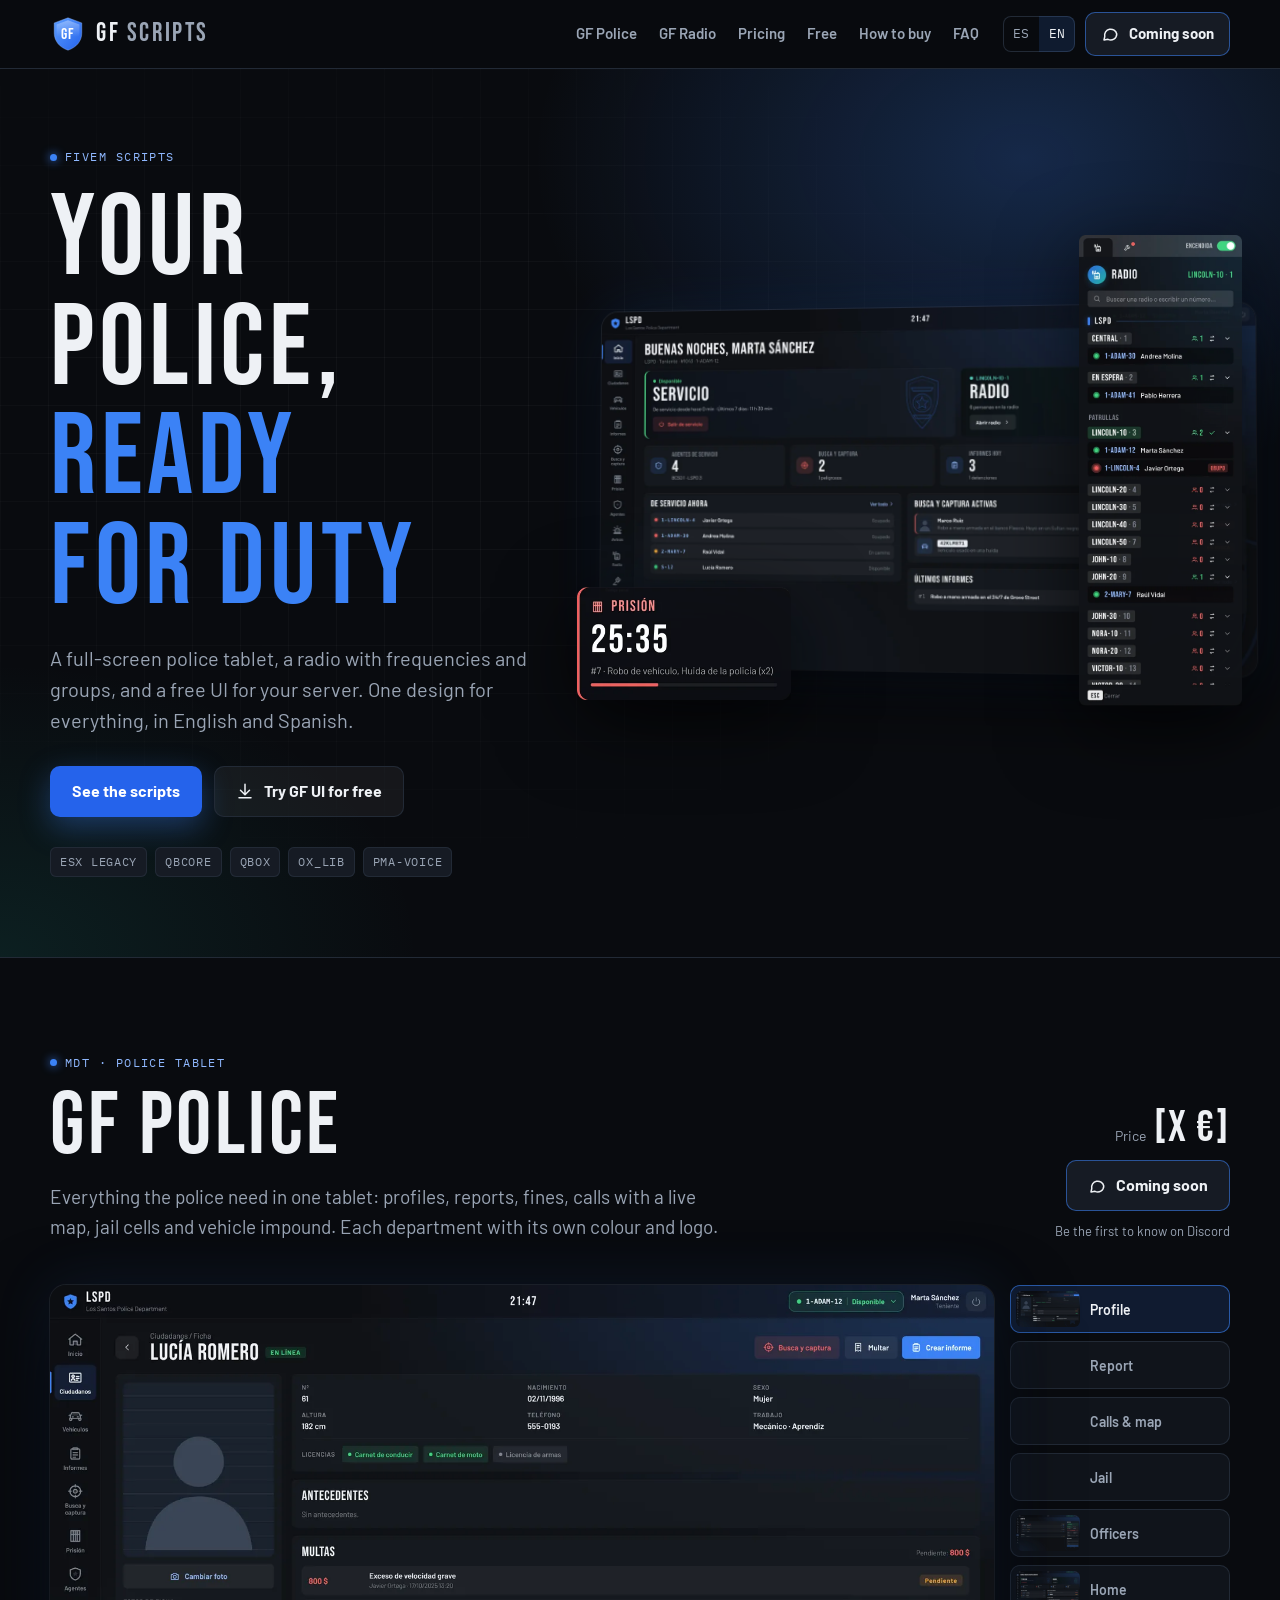
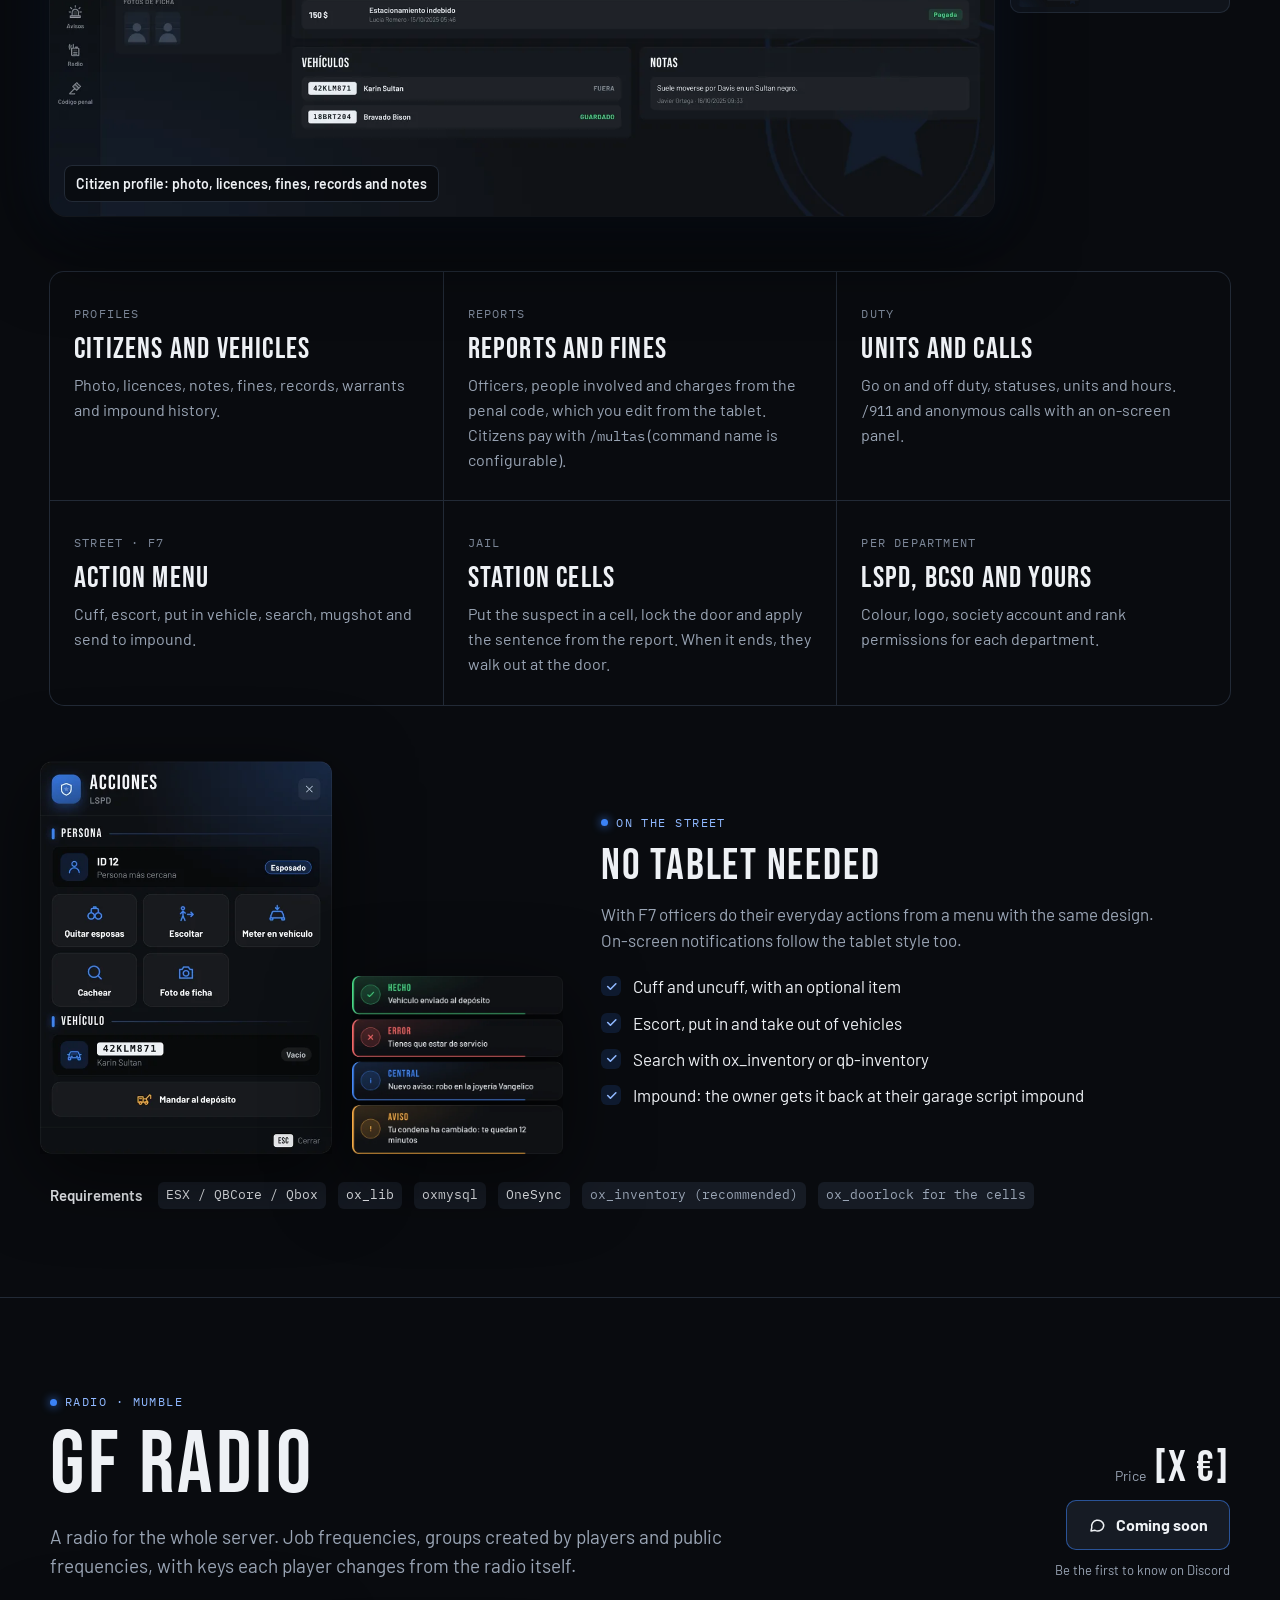
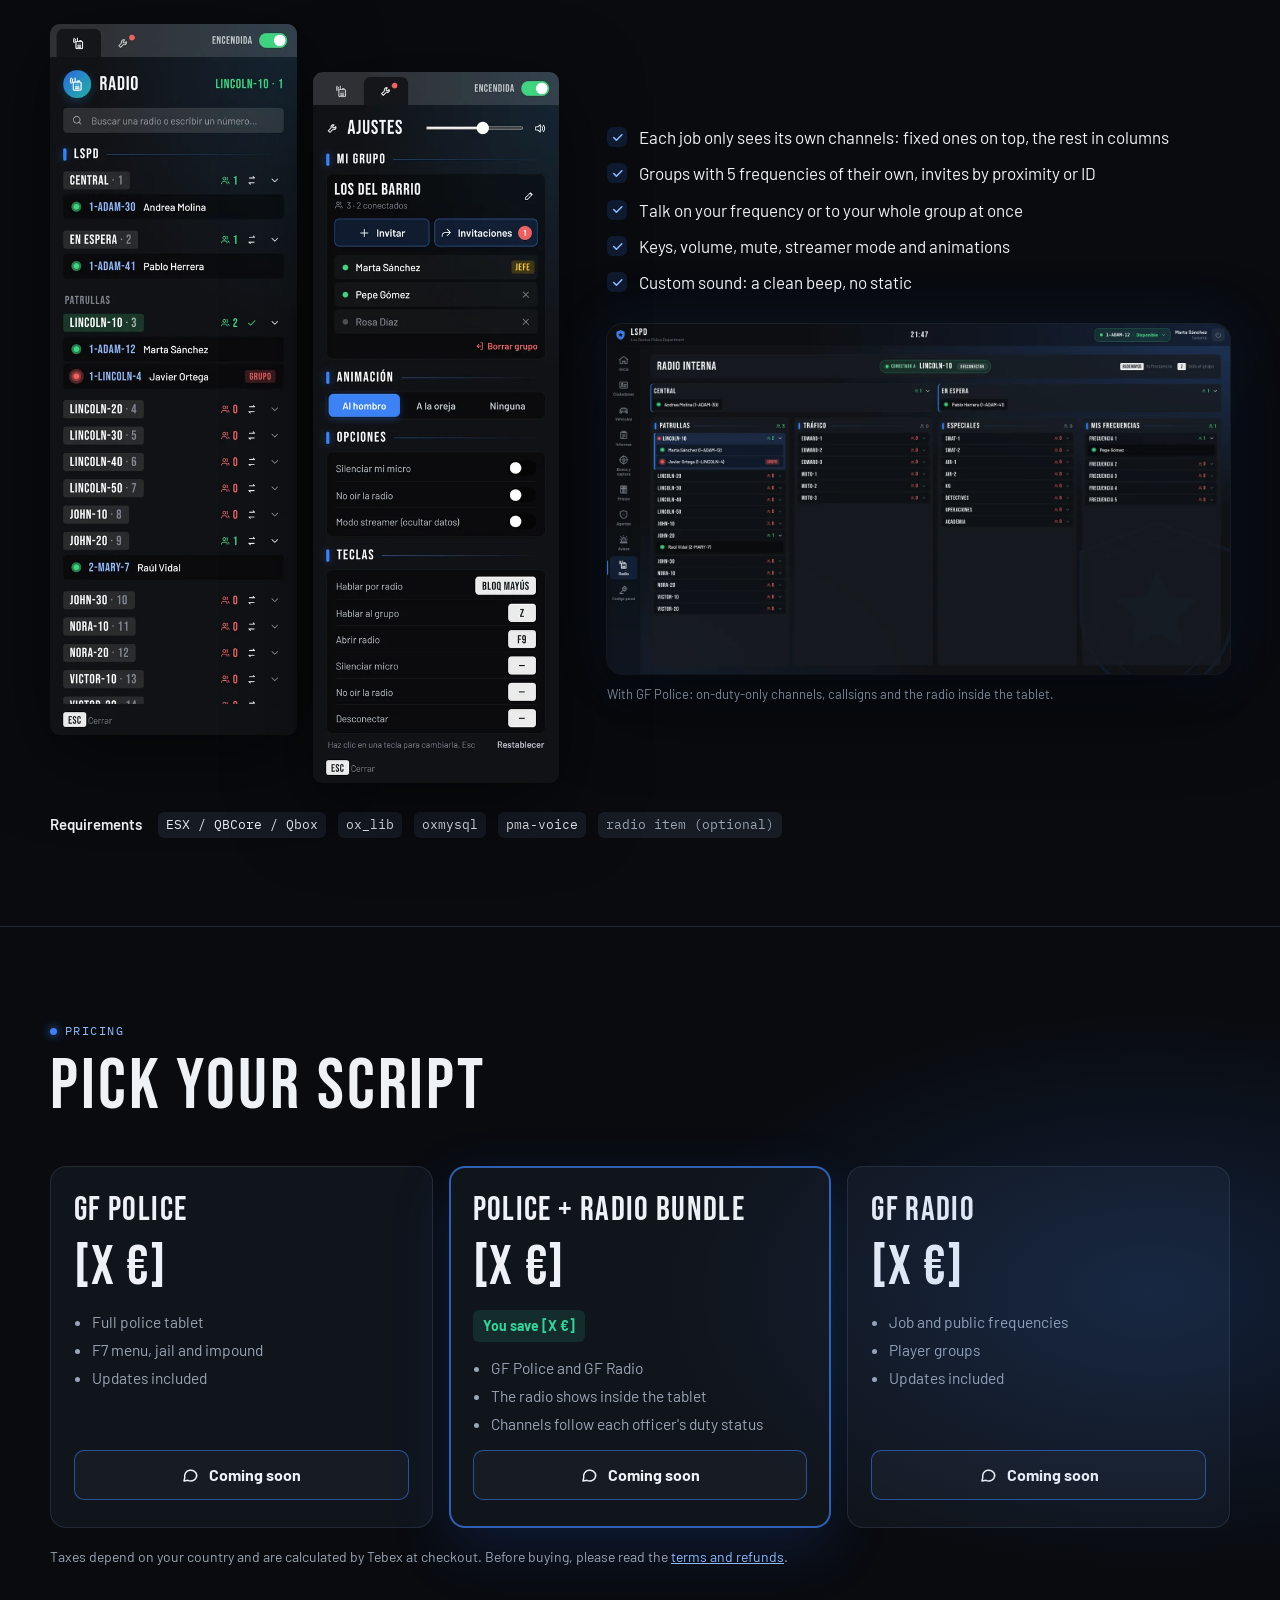
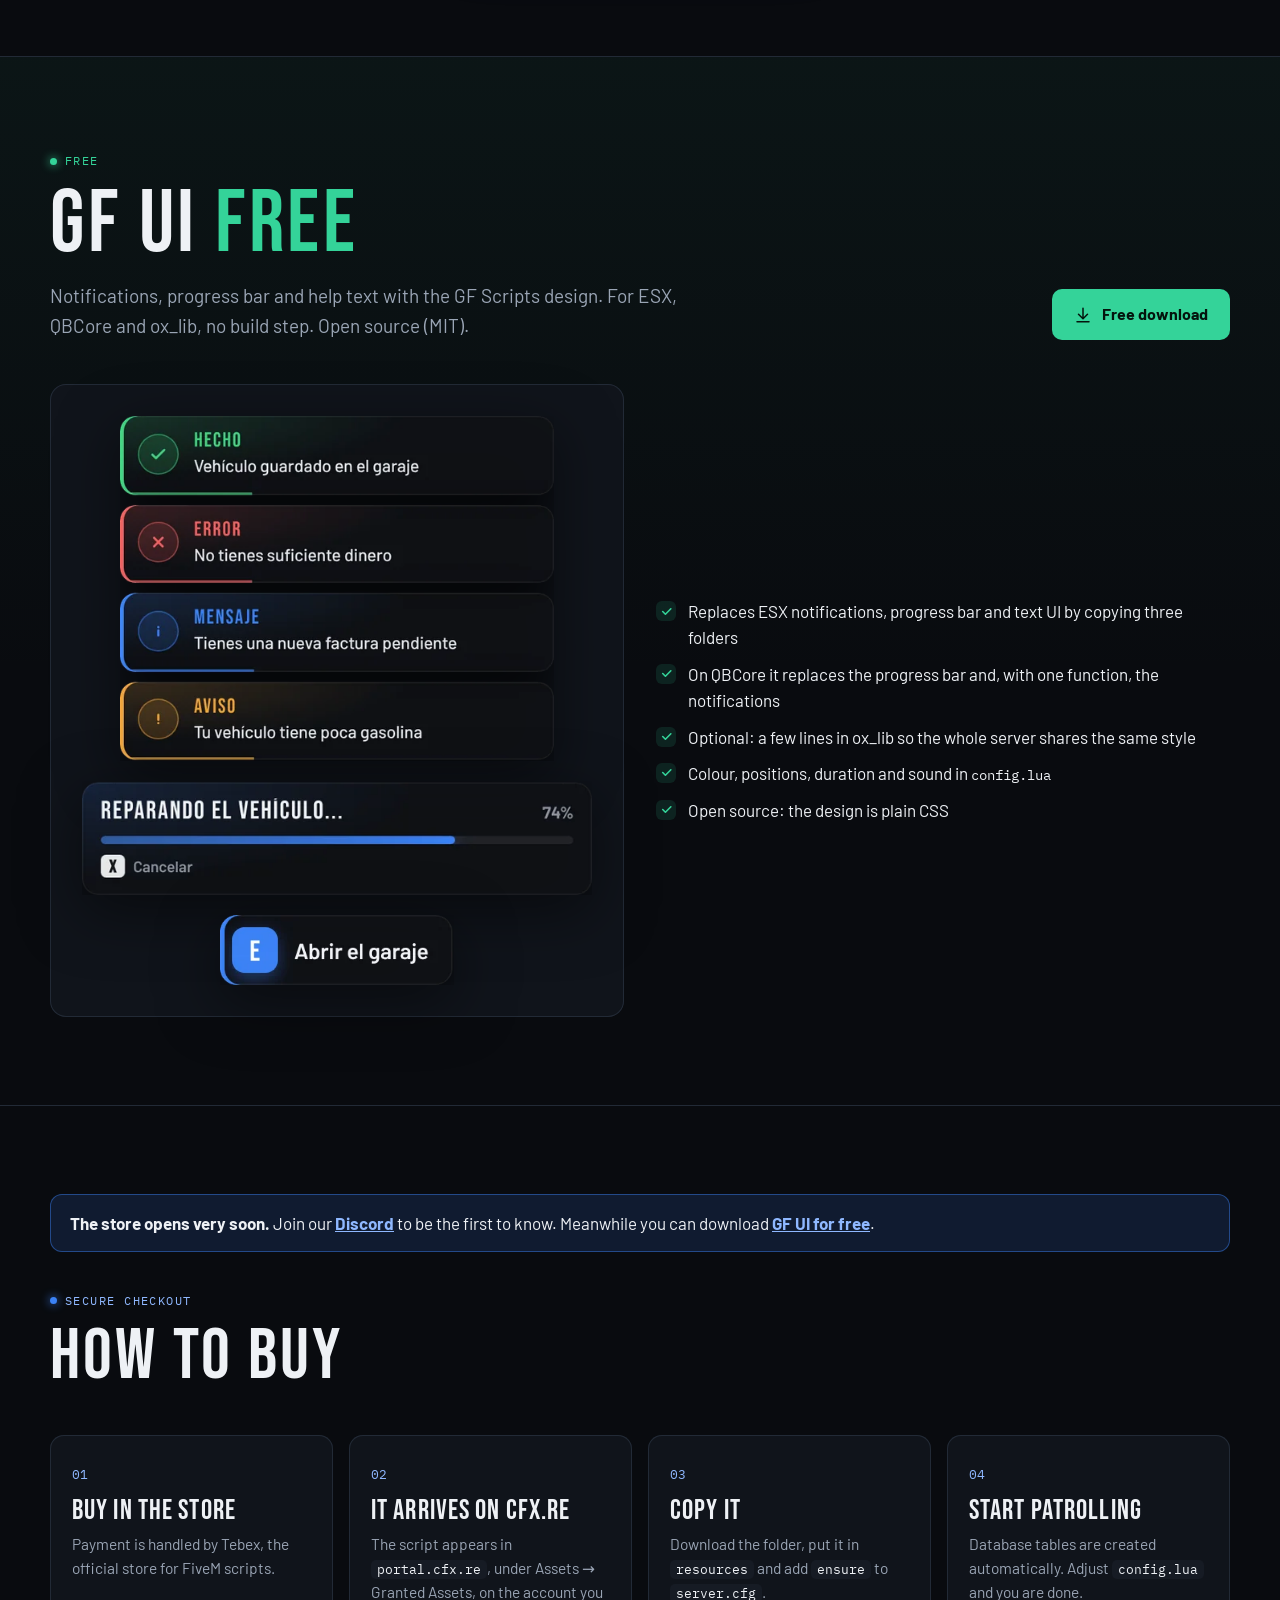
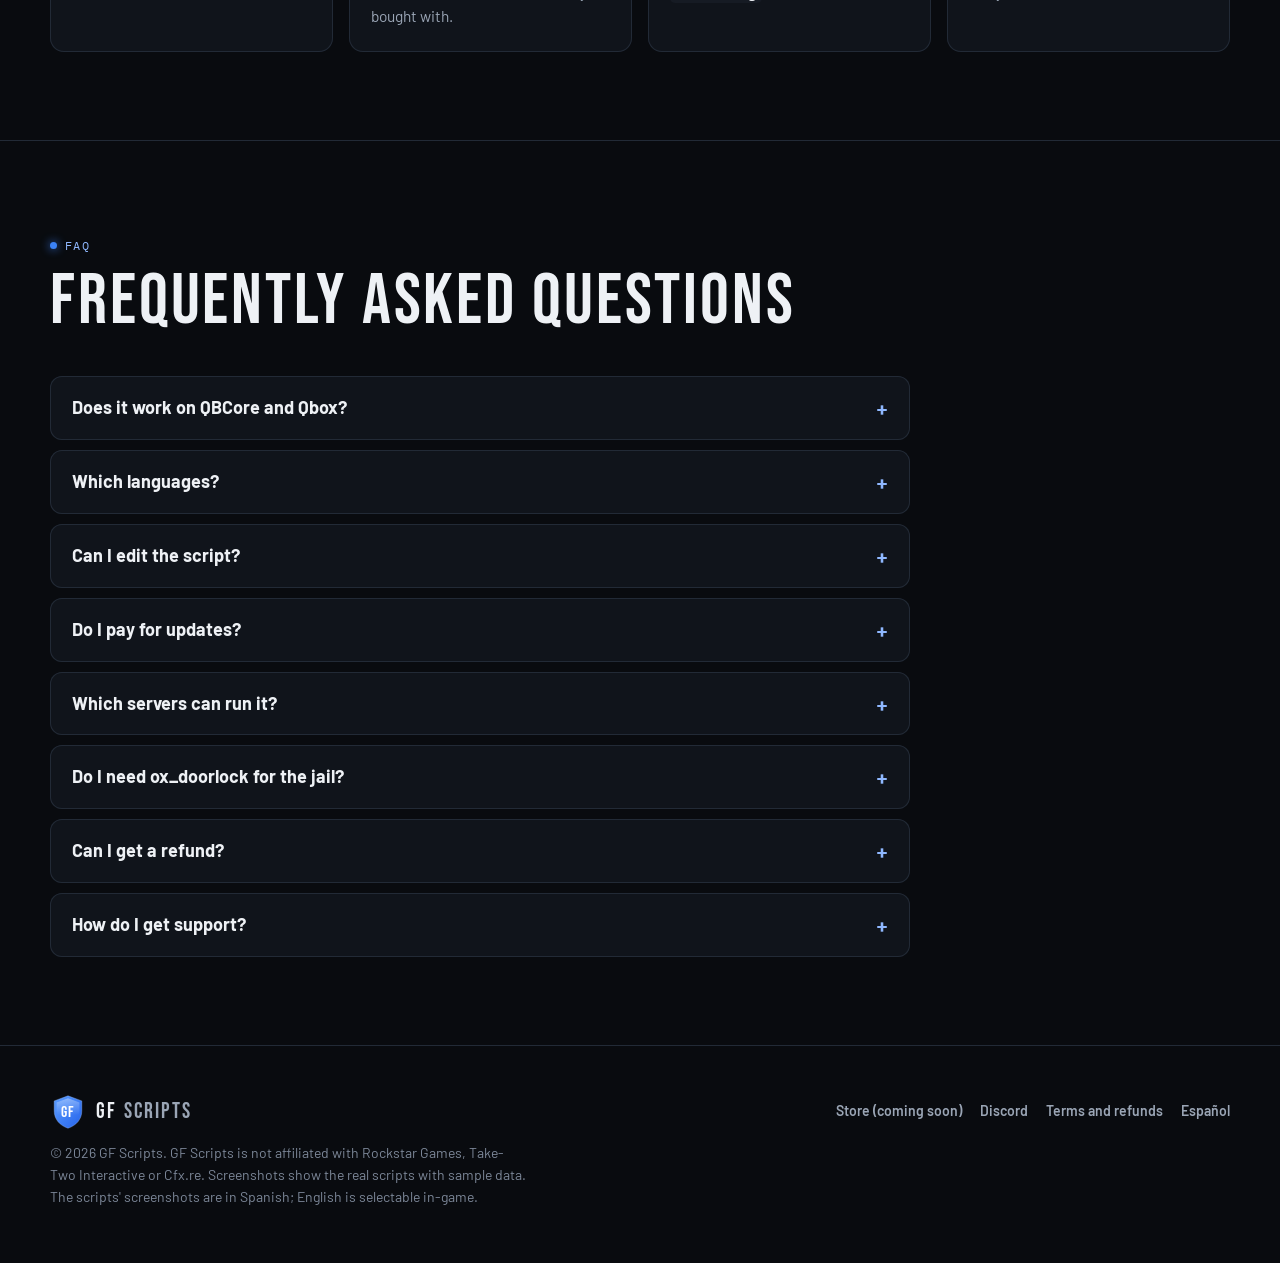
==== en.html @ 0bb01385 "Add files via upload Web: precios, términos e inglés" ====
<!doctype html>
<html lang="en">
<head>
<meta charset="utf-8">
<meta name="viewport" content="width=device-width, initial-scale=1, viewport-fit=cover">
<title>GF Scripts · FiveM scripts</title>
<meta name="description" content="GF Police MDT tablet, GF Radio and free GF UI. FiveM scripts with their own design, in English and Spanish, for ESX, QBCore and Qbox.">
<meta name="theme-color" content="#090b0f">
<link rel="icon" type="image/png" href="favicon.png">
<link rel="apple-touch-icon" href="apple-touch-icon.png">
<link rel="alternate" hreflang="es" href="https://gfscripts.github.io/">
<link rel="alternate" hreflang="en" href="https://gfscripts.github.io/en.html">

<!-- Preview when the link is pasted in Discord, WhatsApp... -->
<meta property="og:type" content="website">
<meta property="og:site_name" content="GF Scripts">
<meta property="og:title" content="GF Scripts · FiveM scripts">
<meta property="og:description" content="GF Police MDT tablet, GF Radio and free GF UI. For ESX, QBCore and Qbox.">
<meta property="og:url" content="https://gfscripts.github.io/en.html">
<meta property="og:image" content="https://gfscripts.github.io/preview.jpg">
<meta property="og:locale" content="en_GB">
<meta name="twitter:card" content="summary_large_image">

<link rel="preconnect" href="https://fonts.googleapis.com">
<link rel="preconnect" href="https://fonts.gstatic.com" crossorigin>
<link rel="stylesheet" href="https://fonts.googleapis.com/css2?family=Barlow:wght@400;600;700&family=Bebas+Neue&family=IBM+Plex+Mono:wght@500&display=swap">
<link rel="stylesheet" href="style.css">
<link rel="preload" as="image" href="tab-home.webp" fetchpriority="high">
</head>
<body>
<a class="skip" href="#inicio">Skip to content</a>

<svg width="0" height="0" style="position:absolute" aria-hidden="true">
  <defs>
    <linearGradient id="gfA" x1="0" y1="0" x2="1" y2="1"><stop offset="0" stop-color="#5b9dff"/><stop offset="1" stop-color="#2563eb"/></linearGradient>
    <linearGradient id="gfB" x1="0" y1="0" x2="0" y2="1"><stop offset="0" stop-color="#ffffff" stop-opacity="0.35"/><stop offset="1" stop-color="#ffffff" stop-opacity="0"/></linearGradient>
    <symbol id="gf-mark" viewBox="0 0 120 120">
      <path d="M60 6l46 17v33c0 29-19 49-46 58C33 105 14 85 14 56V23z" fill="url(#gfA)"/>
      <path d="M60 6l46 17v33c0 29-19 49-46 58C33 105 14 85 14 56V23z" fill="none" stroke="#9ec2ff" stroke-opacity="0.6" stroke-width="2"/>
      <path d="M60 14l38 14v26c0 6-1 11-3 16H25c-2-5-3-10-3-16V28z" fill="url(#gfB)"/>
      <text x="60" y="78" text-anchor="middle" font-family="'Bebas Neue', Impact, sans-serif" font-size="54" letter-spacing="2" fill="#ffffff">GF</text>
    </symbol>
    <symbol id="i-cart" viewBox="0 0 24 24" fill="none" stroke="currentColor" stroke-width="2" stroke-linecap="round" stroke-linejoin="round"><circle cx="9" cy="20" r="1.5"/><circle cx="18" cy="20" r="1.5"/><path d="M2 3h3l2.7 12.4a2 2 0 0 0 2 1.6h8.6a2 2 0 0 0 2-1.6L22 7H6"/></symbol>
    <symbol id="i-down" viewBox="0 0 24 24" fill="none" stroke="currentColor" stroke-width="2" stroke-linecap="round" stroke-linejoin="round"><path d="M12 3v12M6 11l6 6 6-6M4 21h16"/></symbol>
    <symbol id="i-chat" viewBox="0 0 24 24" fill="none" stroke="currentColor" stroke-width="2" stroke-linecap="round" stroke-linejoin="round"><path d="M21 12a8 8 0 0 1-11.6 7.1L4 20l1-4.6A8 8 0 1 1 21 12z"/></symbol>
  </defs>
</svg>

<header>
  <div class="wrap bar">
    <a class="brand" href="#inicio" aria-label="GF Scripts, home">
      <svg aria-hidden="true"><use href="#gf-mark"/></svg>
      <span><b>GF</b> SCRIPTS</span>
    </a>
    <nav aria-label="Sections">
      <a href="#police">GF Police</a>
      <a href="#radio">GF Radio</a>
      <a href="#precios">Pricing</a>
      <a href="#gratis">Free</a>
      <a href="#compra">How to buy</a>
      <a href="#preguntas">FAQ</a>
    </nav>
    <div class="head-actions">
      <div class="lang" aria-label="Language">
        <a href="./" lang="es" hreflang="es" aria-label="Versión en español">ES</a>
        <span aria-current="true" lang="en">EN</span>
      </div>
      <!-- TEBEX: this button becomes "Store" when you set CONFIG.tienda in app.js -->
      <a class="btn btn-soon" data-buy="store" href="https://discord.gg/nR78WKsqf"><svg aria-hidden="true"><use href="#i-chat"/></svg>Coming soon</a>
    </div>
  </div>
</header>

<main id="inicio">
  <!-- ===== PORTADA ===== -->
  <div class="hero">
    <div class="wrap hero-grid">
      <div>
        <span class="tag">FiveM scripts</span>
        <h1>Your police, <em>ready for duty</em></h1>
        <p class="lead">A full-screen police tablet, a radio with frequencies and groups, and a free UI for your server. One design for everything, in English and Spanish.</p>
        <div class="actions">
          <a class="btn btn-primary" href="#police">See the scripts</a>
          <a class="btn btn-ghost" href="#gratis"><svg aria-hidden="true"><use href="#i-down"/></svg>Try GF UI for free</a>
        </div>
        <div class="fw" aria-label="Works with">
          <span>ESX LEGACY</span><span>QBCORE</span><span>QBOX</span><span>OX_LIB</span><span>PMA-VOICE</span>
        </div>
      </div>
      <!-- VIDEO: set the YouTube code in app.js (CONFIG.video) and it shows here instead of the screenshot -->
      <div class="hero-shot" id="hero-video">
        <div class="screen"><img src="tab-home.webp" width="1600" height="900" fetchpriority="high" alt="GF Police tablet home screen with duty status, radio, officers on duty and active warrants"></div>
        <img class="float-timer" src="jail-timer.webp" width="400" height="211" alt="Jail sentence timer: 25:35">
        <img class="float-radio" src="radio-list.webp" width="420" height="1211" alt="GF Radio with the list of frequencies">
      </div>
    </div>
  </div>

  <!-- ===== GF POLICE ===== -->
  <section id="police">
    <div class="wrap">
      <div class="sec-head">
        <div>
          <span class="tag">MDT · Police tablet</span>
          <h2>GF Police</h2>
          <p class="lead">Everything the police need in one tablet: profiles, reports, fines, calls with a live map, jail cells and vehicle impound. Each department with its own colour and logo.</p>
        </div>
        <div class="buy">
          <div class="price"><small>Price</small><span data-price="police">[X €]</span></div>
          <!-- TEBEX: GF Police buy button (changed from app.js) -->
          <a class="btn btn-soon" data-buy="police" href="https://discord.gg/nR78WKsqf"><svg aria-hidden="true"><use href="#i-chat"/></svg>Coming soon</a>
          <span class="hint">Be the first to know on Discord</span>
        </div>
      </div>

      <div class="gallery">
        <div class="screen" id="gal-main" role="button" tabindex="0" aria-label="View the screenshot full size">
          <img id="gal-img" src="tab-citizen.webp" width="1600" height="900" loading="lazy" decoding="async" alt="Citizen profile: photo, licences, fines, records and notes">
          <div class="cap" id="gal-cap"></div>
        </div>
        <div class="thumbs" id="gal-thumbs" aria-label="GF Police screenshots">
          <button type="button" data-src="tab-citizen.webp" data-cap="Citizen profile: photo, licences, fines, records and notes">
            <img src="tab-citizen.webp" width="1600" height="900" loading="lazy" decoding="async" alt="">Profile
          </button>
          <button type="button" data-src="tab-report.webp" data-cap="Reports with officers, people involved and penal code charges">
            <img src="tab-report.webp" width="1600" height="900" loading="lazy" decoding="async" alt="">Report
          </button>
          <button type="button" data-src="tab-alerts.webp" data-cap="911 and anonymous calls with the live map">
            <img src="tab-alerts.webp" width="1600" height="900" loading="lazy" decoding="async" alt="">Calls & map
          </button>
          <button type="button" data-src="tab-jail.webp" data-cap="Inmates in the cells, with their remaining time">
            <img src="tab-jail.webp" width="1600" height="900" loading="lazy" decoding="async" alt="">Jail
          </button>
          <button type="button" data-src="tab-agents.webp" data-cap="Roster: badges, ranks and duty hours">
            <img src="tab-agents.webp" width="1600" height="900" loading="lazy" decoding="async" alt="">Officers
          </button>
          <button type="button" data-src="tab-home.webp" data-cap="Home: duty, unit, radio and active warrants">
            <img src="tab-home.webp" width="1600" height="900" loading="lazy" decoding="async" alt="">Home
          </button>
        </div>
      </div>

      <div class="features">
        <div class="feature"><span class="k">Profiles</span><h3>Citizens and vehicles</h3><p>Photo, licences, notes, fines, records, warrants and impound history.</p></div>
        <div class="feature"><span class="k">Reports</span><h3>Reports and fines</h3><p>Officers, people involved and charges from the penal code, which you edit from the tablet. Citizens pay with <code style="font-family:var(--mono);font-size:14px">/multas</code> (command name is configurable).</p></div>
        <div class="feature"><span class="k">Duty</span><h3>Units and calls</h3><p>Go on and off duty, statuses, units and hours. <code style="font-family:var(--mono);font-size:14px">/911</code> and anonymous calls with an on-screen panel.</p></div>
        <div class="feature"><span class="k">Street · F7</span><h3>Action menu</h3><p>Cuff, escort, put in vehicle, search, mugshot and send to impound.</p></div>
        <div class="feature"><span class="k">Jail</span><h3>Station cells</h3><p>Put the suspect in a cell, lock the door and apply the sentence from the report. When it ends, they walk out at the door.</p></div>
        <div class="feature"><span class="k">Per department</span><h3>LSPD, BCSO and yours</h3><p>Colour, logo, society account and rank permissions for each department.</p></div>
      </div>

      <div class="duo">
        <div class="pics">
          <img src="f7.webp" width="520" height="702" loading="lazy" decoding="async" alt="F7 action menu: cuff, escort, put in vehicle, search, mugshot and send to impound">
          <img src="toasts.webp" width="540" height="457" loading="lazy" decoding="async" alt="On-screen notifications with the GF Police design">
        </div>
        <div>
          <span class="tag">On the street</span>
          <h3 style="margin-top:12px">No tablet needed</h3>
          <p>With F7 officers do their everyday actions from a menu with the same design. On-screen notifications follow the tablet style too.</p>
          <ul class="checks">
            <li>Cuff and uncuff, with an optional item</li>
            <li>Escort, put in and take out of vehicles</li>
            <li>Search with ox_inventory or qb-inventory</li>
            <li>Impound: the owner gets it back at their garage script impound</li>
          </ul>
        </div>
      </div>

      <div class="reqs">
        <strong>Requirements</strong>
        <code>ESX / QBCore / Qbox</code><code>ox_lib</code><code>oxmysql</code><code>OneSync</code>
        <code class="opt">ox_inventory (recommended)</code><code class="opt">ox_doorlock for the cells</code>
      </div>
    </div>
  </section>

  <!-- ===== GF RADIO ===== -->
  <section id="radio">
    <div class="wrap">
      <div class="sec-head">
        <div>
          <span class="tag">Radio · Mumble</span>
          <h2>GF Radio</h2>
          <p class="lead">A radio for the whole server. Job frequencies, groups created by players and public frequencies, with keys each player changes from the radio itself.</p>
        </div>
        <div class="buy">
          <div class="price"><small>Price</small><span data-price="radio">[X €]</span></div>
          <!-- TEBEX: GF Radio buy button (changed from app.js) -->
          <a class="btn btn-soon" data-buy="radio" href="https://discord.gg/nR78WKsqf"><svg aria-hidden="true"><use href="#i-chat"/></svg>Coming soon</a>
          <span class="hint">Be the first to know on Discord</span>
        </div>
      </div>

      <div class="radio-grid">
        <div class="radio-pics">
          <img src="radio-list.webp" width="420" height="1211" loading="lazy" decoding="async" alt="GF Radio: police frequencies in columns">
          <img src="radio-settings.webp" width="420" height="1211" loading="lazy" decoding="async" alt="GF Radio: volume, sound and key settings">
        </div>
        <div class="radio-side">
          <ul class="checks">
            <li>Each job only sees its own channels: fixed ones on top, the rest in columns</li>
            <li>Groups with 5 frequencies of their own, invites by proximity or ID</li>
            <li>Talk on your frequency or to your whole group at once</li>
            <li>Keys, volume, mute, streamer mode and animations</li>
            <li>Custom sound: a clean beep, no static</li>
          </ul>
          <div class="screen"><img src="tab-radio.webp" width="1600" height="900" loading="lazy" decoding="async" alt="The radio inside the GF Police tablet, with each officer's callsign"></div>
          <p class="soon" style="margin-top:10px">With GF Police: on-duty-only channels, callsigns and the radio inside the tablet.</p>
        </div>
      </div>

      <div class="reqs">
        <strong>Requirements</strong>
        <code>ESX / QBCore / Qbox</code><code>ox_lib</code><code>oxmysql</code><code>pma-voice</code>
        <code class="opt">radio item (optional)</code>
      </div>
    </div>
  </section>

  <!-- ===== PRECIOS ===== -->
  <!-- Prices are set in app.js (CONFIG.precios). "[X €]" shows until you set them. -->
  <section id="precios" class="pack">
    <div class="wrap">
      <span class="tag">Pricing</span>
      <h2 style="font-size:clamp(48px,6vw,72px);margin-top:12px">Pick your script</h2>
      <div class="prices">
        <div class="plan">
          <h3>GF Police</h3>
          <div class="amount" data-price="police">[X €]</div>
          <ul>
            <li>Full police tablet</li>
            <li>F7 menu, jail and impound</li>
            <li>Updates included</li>
          </ul>
          <a class="btn btn-soon" data-buy="police" href="https://discord.gg/nR78WKsqf"><svg aria-hidden="true"><use href="#i-chat"/></svg>Coming soon</a>
        </div>
        <div class="plan best" id="pack">
          <h3>Police + Radio bundle</h3>
          <div class="amount" data-price="pack">[X €]</div>
          <span class="save" data-save>You save [X €]</span>
          <ul>
            <li>GF Police and GF Radio</li>
            <li>The radio shows inside the tablet</li>
            <li>Channels follow each officer's duty status</li>
          </ul>
          <a class="btn btn-soon" data-buy="pack" href="https://discord.gg/nR78WKsqf"><svg aria-hidden="true"><use href="#i-chat"/></svg>Coming soon</a>
        </div>
        <div class="plan">
          <h3>GF Radio</h3>
          <div class="amount" data-price="radio">[X €]</div>
          <ul>
            <li>Job and public frequencies</li>
            <li>Player groups</li>
            <li>Updates included</li>
          </ul>
          <a class="btn btn-soon" data-buy="radio" href="https://discord.gg/nR78WKsqf"><svg aria-hidden="true"><use href="#i-chat"/></svg>Coming soon</a>
        </div>
      </div>
      <p class="prices-note">Taxes depend on your country and are calculated by Tebex at checkout. Before buying, please read the <a href="terms.html" style="color:var(--accent-text)">terms and refunds</a>.</p>
    </div>
  </section>

  <!-- ===== GRATIS ===== -->
  <section id="gratis" class="free-sec">
    <div class="wrap">
      <div class="sec-head">
        <div>
          <span class="tag free">Free</span>
          <h2>GF UI <em>free</em></h2>
          <p class="lead">Notifications, progress bar and help text with the GF Scripts design. For ESX, QBCore and ox_lib, no build step. Open source (MIT).</p>
        </div>
        <div class="buy">
          <a class="btn btn-free" data-link="gfui" href="gf-ui.zip" download><svg aria-hidden="true"><use href="#i-down"/></svg>Free download</a>
          <a class="hint" data-link="gfui-github" href="#gratis" style="color:var(--free)">Code on GitHub</a>
        </div>
      </div>
      <div class="free-grid">
        <div class="free-demo">
          <img class="t" src="ui-toasts.webp" width="540" height="430" loading="lazy" decoding="async" alt="GF UI notifications: success, error, info and warning">
          <img class="p" src="ui-progress.webp" width="600" height="134" loading="lazy" decoding="async" alt="GF UI progress bar: repairing the vehicle, 74%">
          <img class="x" src="ui-text.webp" width="308" height="92" loading="lazy" decoding="async" alt="GF UI help text with the E key">
        </div>
        <div>
          <ul class="checks">
            <li>Replaces ESX notifications, progress bar and text UI by copying three folders</li>
            <li>On QBCore it replaces the progress bar and, with one function, the notifications</li>
            <li>Optional: a few lines in ox_lib so the whole server shares the same style</li>
            <li>Colour, positions, duration and sound in <code style="font-family:var(--mono);font-size:14px">config.lua</code></li>
            <li>Open source: the design is plain CSS</li>
          </ul>
        </div>
      </div>
    </div>
  </section>

  <!-- ===== CÓMO SE COMPRA ===== -->
  <section id="compra">
    <div class="wrap">
      <p class="soon-box" id="store-soon"><strong>The store opens very soon.</strong> Join our <a data-link="discord" href="https://discord.gg/nR78WKsqf">Discord</a> to be the first to know. Meanwhile you can download <a href="#gratis">GF UI for free</a>.</p>
      <span class="tag">Secure checkout</span>
      <h2 style="font-size:clamp(48px,6vw,72px);margin-top:12px">How to buy</h2>
      <div class="steps">
        <div class="step"><h3>Buy in the store</h3><p>Payment is handled by Tebex, the official store for FiveM scripts.</p></div>
        <div class="step"><h3>It arrives on Cfx.re</h3><p>The script appears in <code>portal.cfx.re</code>, under Assets → Granted Assets, on the account you bought with.</p></div>
        <div class="step"><h3>Copy it</h3><p>Download the folder, put it in <code>resources</code> and add <code>ensure</code> to <code>server.cfg</code>.</p></div>
        <div class="step"><h3>Start patrolling</h3><p>Database tables are created automatically. Adjust <code>config.lua</code> and you are done.</p></div>
      </div>
    </div>
  </section>

  <!-- ===== PREGUNTAS ===== -->
  <section id="preguntas">
    <div class="wrap">
      <span class="tag">FAQ</span>
      <h2 style="font-size:clamp(48px,6vw,72px);margin-top:12px">Frequently asked questions</h2>
      <div class="faq">
        <details>
          <summary>Does it work on QBCore and Qbox?</summary>
          <p>Yes. GF Police and GF Radio detect ESX Legacy, QBCore or Qbox automatically. They work with ox_inventory or qb-inventory, and with other inventories through the framework.</p>
        </details>
        <details>
          <summary>Which languages?</summary>
          <p>English and Spanish. Choose it in <code style="font-family:var(--mono);font-size:14px">server.cfg</code> with <code style="font-family:var(--mono);font-size:14px">setr ox:locale en</code> or <code style="font-family:var(--mono);font-size:14px">es</code>. Texts live in open files, so you can add your own language.</p>
        </details>
        <details>
          <summary>Can I edit the script?</summary>
          <p>Yes. Config, texts, the compatibility code for each framework, inventory and bank, and the notification style are open. Only the core is protected, with the official Cfx.re escrow system.</p>
        </details>
        <details>
          <summary>Do I pay for updates?</summary>
          <p>No. When a new version is out, download it again from portal.cfx.re with the same account.</p>
        </details>
        <details>
          <summary>Which servers can run it?</summary>
          <p>Servers whose license key belongs to the same Cfx.re account you bought with.</p>
        </details>
        <details>
          <summary>Do I need ox_doorlock for the jail?</summary>
          <p>It is not required, but we recommend it: the officer puts the suspect in a cell, locks the door with ox_doorlock and applies the sentence from the report.</p>
        </details>
        <details>
          <summary>Can I get a refund?</summary>
          <p>See our <a href="terms.html" style="color:var(--accent-text)">terms and refunds</a>. If something does not work, message us on Discord first: it can almost always be fixed.</p>
        </details>
        <details>
          <summary>How do I get support?</summary>
          <p>On our <a data-link="discord" href="https://discord.gg/nR78WKsqf" style="color:var(--accent-text)">Discord</a>, in the customer support channel. Have your Tebex transaction ID ready and anything shown in red in the console.</p>
        </details>
      </div>
    </div>
  </section>
</main>

<footer>
  <div class="wrap foot">
    <div>
      <a class="brand" href="#inicio" aria-label="GF Scripts, home"><svg aria-hidden="true"><use href="#gf-mark"/></svg><span><b>GF</b> SCRIPTS</span></a>
      <p>© 2026 GF Scripts. GF Scripts is not affiliated with Rockstar Games, Take-Two Interactive or Cfx.re. Screenshots show the real scripts with sample data. The scripts' screenshots are in Spanish; English is selectable in-game.</p>
    </div>
    <div class="foot-links">
      <!-- TEBEX: "Store" goes to Discord until you set CONFIG.tienda in app.js -->
      <a data-buy="store" href="https://discord.gg/nR78WKsqf">Store (coming soon)</a>
      <a data-link="discord" href="https://discord.gg/nR78WKsqf">Discord</a>
      <a href="terms.html">Terms and refunds</a>
      <a href="./" lang="es" hreflang="es">Español</a>
    </div>
  </div>
</footer>

<dialog class="viewer" id="viewer" aria-label="Full size screenshot">
  <button class="close" type="button" aria-label="Close">×</button>
  <img id="viewer-img" alt="">
  <p id="viewer-cap"></p>
</dialog>

<script src="app.js"></script>
</body>
</html>
---- style.css ----
/* Concepto: el escaparate es el propio MDT. Fondo de pantalla de comisaría (noche, rejilla tenue),
   etiquetas en mono como las lecturas de una radio, titulares en Bebas como los de la tablet.
   Tema único oscuro a propósito: es el mismo mundo visual que los scripts. */
:root {
  color-scheme: dark;
  --bg: #090b0f;
  --panel: #10141b;
  --panel-2: #161b24;
  --line: #222a36;
  --fg: #eef1f5;
  --muted: #9aa5b5;
  --dim: #7c8798;   /* gris claro: contraste suficiente para leerlo bien */
  --accent: #3b82f6;
  --accent-btn: #2563eb; /* fondo de los botones: el texto blanco se lee bien encima */
  --accent-soft: rgba(59, 130, 246, 0.14);
  --accent-text: #8fb8ff;
  --teal: #23b4a3;
  --free: #34d399;
  --free-soft: rgba(52, 211, 153, 0.12);
  --display: 'Bebas Neue', 'Oswald', Impact, 'Arial Narrow', sans-serif;
  --body: 'Barlow', 'Segoe UI', system-ui, sans-serif;
  --mono: 'IBM Plex Mono', ui-monospace, 'SFMono-Regular', Consolas, monospace;
  --wrap: 1180px;
  --gut-l: max(16px, env(safe-area-inset-left, 0px));
  --gut-r: max(16px, env(safe-area-inset-right, 0px));
}
* { box-sizing: border-box; }
:root { padding-top: env(safe-area-inset-top, 0px); padding-bottom: env(safe-area-inset-bottom, 0px); }
body { margin: 0; }
[hidden] { display: none !important; }
html { scroll-behavior: smooth; scroll-padding-top: 84px; }
@media (prefers-reduced-motion: reduce) { html { scroll-behavior: auto; } * { transition: none !important; animation: none !important; } }
body {
  background: var(--bg);
  color: var(--fg);
  font-family: var(--body);
  font-size: 17px;
  line-height: 1.55;
  -webkit-font-smoothing: antialiased;
}
body::before { content: ""; position: fixed; inset: 0 0 auto; height: env(safe-area-inset-top, 0px); z-index: 10; background: var(--bg); }
img { max-width: 100%; height: auto; display: block; }
a { color: inherit; }
:focus-visible { outline: 2px solid var(--accent-text); outline-offset: 3px; border-radius: 6px; }
h1, h2, h3 { font-family: var(--display); font-weight: 400; letter-spacing: 0.04em; line-height: 0.95; margin: 0; text-wrap: balance; }
p { margin: 0; }

.wrap { max-width: calc(var(--wrap) + 64px); margin: 0 auto; padding-left: var(--gut-l); padding-right: var(--gut-r); }
@media (min-width: 720px) { .wrap { --gut-l: max(32px, env(safe-area-inset-left, 0px)); --gut-r: max(32px, env(safe-area-inset-right, 0px)); } }

.tag { font-family: var(--mono); font-size: 12px; letter-spacing: 0.12em; text-transform: uppercase; color: var(--accent-text); display: inline-flex; align-items: center; gap: 8px; }
.tag::before { content: ""; width: 7px; height: 7px; border-radius: 50%; background: var(--accent); box-shadow: 0 0 10px var(--accent); }
.tag.free { color: var(--free); }
.tag.free::before { background: var(--free); box-shadow: 0 0 10px var(--free); }

.btn { display: inline-flex; align-items: center; justify-content: center; gap: 10px; padding: 13px 22px; border-radius: 10px; font-weight: 700; font-size: 16px; text-decoration: none; border: 0; cursor: pointer; font-family: var(--body); transition: transform 0.15s, background 0.15s, box-shadow 0.15s; white-space: nowrap; }
.btn svg { width: 18px; height: 18px; flex-shrink: 0; }
.btn-primary { background: var(--accent-btn); color: #fff; box-shadow: 0 10px 30px rgba(59, 130, 246, 0.35); }
.btn-primary:hover { background: #1d4ed8; transform: translateY(-1px); }
.btn-ghost { background: rgba(255, 255, 255, 0.05); color: var(--fg); box-shadow: inset 0 0 0 1px var(--line); }
.btn-ghost:hover { background: rgba(255, 255, 255, 0.09); }
.btn-free { background: var(--free); color: #04140d; }
.btn-free:hover { background: #4ee0ab; }

/* ===== Cabecera ===== */
header {
  position: sticky; top: env(safe-area-inset-top, 0px); z-index: 20;
  background: rgba(9, 11, 15, 0.92);
  border-bottom: 1px solid var(--line);
}
.bar { display: flex; align-items: center; gap: 24px; height: 68px; }
.brand { display: flex; align-items: center; gap: 10px; text-decoration: none; }
.brand svg { width: 36px; height: 36px; }
.brand span { font-family: var(--display); font-size: 26px; letter-spacing: 0.1em; color: var(--muted); }
.brand b { font-weight: 400; color: var(--fg); }
nav { display: flex; gap: 22px; margin-left: auto; }
nav a { text-decoration: none; color: var(--muted); font-weight: 600; font-size: 15px; padding-block: 6px; }
nav a:hover { color: var(--fg); }
.bar .btn { padding: 10px 16px; font-size: 15px; }
@media (max-width: 860px) {
  /* En el móvil el menú pasa a una fila que se desliza con el dedo */
  .bar { flex-wrap: wrap; height: auto; padding-block: 10px; gap: 10px 16px; }
  nav { order: 3; width: 100%; margin-left: 0; gap: 18px; overflow-x: auto; padding-bottom: 4px; scrollbar-width: none; }
  nav::-webkit-scrollbar { display: none; }
  nav a { white-space: nowrap; padding-block: 6px; }
  .bar .head-actions { margin-left: auto; }
  html { scroll-padding-top: 120px; }
}

/* ===== Portada ===== */
.hero { position: relative; overflow: hidden; border-bottom: 1px solid var(--line); }
.hero::before {
  content: ""; position: absolute; inset: 0; pointer-events: none;
  background:
    radial-gradient(700px 480px at 80% 10%, rgba(59, 130, 246, 0.25), transparent 70%),
    radial-gradient(600px 420px at 0% 100%, rgba(35, 180, 163, 0.12), transparent 70%);
}
.hero::after {
  content: ""; position: absolute; inset: 0; pointer-events: none;
  background-image: linear-gradient(rgba(255,255,255,0.03) 1px, transparent 1px), linear-gradient(90deg, rgba(255,255,255,0.03) 1px, transparent 1px);
  background-size: 48px 48px;
  -webkit-mask-image: radial-gradient(900px 600px at 30% 40%, #000 30%, transparent 80%);
  mask-image: radial-gradient(900px 600px at 30% 40%, #000 30%, transparent 80%);
}
.hero-grid { position: relative; z-index: 1; display: grid; grid-template-columns: minmax(0, 1fr) minmax(0, 1.25fr); gap: 48px; align-items: center; padding-block: 72px 80px; }
.hero h1 { font-size: clamp(64px, 9vw, 116px); margin-top: 18px; }
.hero h1 em { font-style: normal; color: var(--accent); }
.hero .lead { margin-top: 20px; font-size: 20px; color: var(--muted); max-width: 30em; }
.hero .actions { display: flex; flex-wrap: wrap; gap: 12px; margin-top: 30px; }
.fw { display: flex; flex-wrap: wrap; gap: 8px; margin-top: 30px; }
.fw span { font-family: var(--mono); font-size: 12px; letter-spacing: 0.06em; padding: 6px 10px; border-radius: 6px; background: var(--panel-2); color: var(--muted); box-shadow: inset 0 0 0 1px var(--line); }

.hero-shot { position: relative; padding-bottom: 40px; }
.screen { border-radius: 16px; overflow: hidden; background: var(--panel); box-shadow: 0 30px 80px rgba(0,0,0,0.6), 0 0 0 1px rgba(255,255,255,0.08), 0 0 60px rgba(59,130,246,0.12); }
.hero-shot .screen { transform: perspective(2000px) rotateY(-10deg) rotateX(2deg); transform-origin: left center; }
.hero-shot .float-radio { position: absolute; right: -12px; bottom: 0; width: 26%; filter: drop-shadow(0 20px 40px rgba(0,0,0,0.7)); }
.hero-shot .float-timer { position: absolute; left: -24px; bottom: 6px; width: 34%; filter: drop-shadow(0 20px 40px rgba(0,0,0,0.7)); }
@media (max-width: 920px) {
  .hero-grid { grid-template-columns: minmax(0, 1fr); gap: 40px; padding-block: 48px 56px; }
  .hero-shot .screen { transform: none; }
  .hero-shot .float-timer { left: 8px; }
  .hero-shot { padding-bottom: 28px; }
  .hero-shot .float-radio { display: none; }
}

/* ===== Secciones ===== */
section { padding-block: 88px; border-bottom: 1px solid var(--line); }
.sec-head { display: grid; grid-template-columns: minmax(0, 1fr) auto; gap: 24px; align-items: end; }
.sec-head h2 { font-size: clamp(54px, 7vw, 88px); margin-top: 12px; }
.sec-head .lead { margin-top: 14px; font-size: 19px; color: var(--muted); max-width: 36em; }
.buy { display: flex; flex-direction: column; align-items: flex-end; gap: 10px; }
.price { font-family: var(--display); font-size: 44px; letter-spacing: 0.04em; line-height: 1; }
.price small { font-family: var(--body); font-size: 14px; color: var(--muted); letter-spacing: 0; margin-right: 8px; }
@media (max-width: 720px) { .sec-head { grid-template-columns: minmax(0, 1fr); } .buy { align-items: flex-start; } }

/* Galería */
.gallery { margin-top: 44px; display: grid; grid-template-columns: minmax(0, 1fr) 220px; gap: 16px; }
.gallery .screen { cursor: zoom-in; position: relative; }
.gallery .screen img { width: 100%; aspect-ratio: 16 / 9; object-fit: cover; }
.cap { position: absolute; left: 14px; bottom: 14px; padding: 8px 12px; border-radius: 8px; background: rgba(9, 11, 15, 0.85); font-size: 14px; font-weight: 600; box-shadow: inset 0 0 0 1px var(--line); max-width: calc(100% - 28px); }
.thumbs { display: flex; flex-direction: column; gap: 8px; }
.thumbs button { display: flex; align-items: center; gap: 10px; width: 100%; padding: 6px; border-radius: 10px; border: 0; background: var(--panel); color: var(--muted); font-family: var(--body); font-weight: 600; font-size: 14px; text-align: left; cursor: pointer; box-shadow: inset 0 0 0 1px var(--line); transition: background 0.15s, color 0.15s; }
.thumbs button img { width: 64px; aspect-ratio: 16 / 9; object-fit: cover; border-radius: 6px; flex-shrink: 0; }
.thumbs button:hover { color: var(--fg); background: var(--panel-2); }
.thumbs button[aria-pressed="true"] { color: var(--fg); background: var(--accent-soft); box-shadow: inset 0 0 0 1px rgba(59,130,246,0.6); }
@media (max-width: 860px) {
  .gallery { grid-template-columns: minmax(0, 1fr); }
  .thumbs { flex-direction: row; overflow-x: auto; padding-bottom: 4px; }
  .thumbs button { flex-direction: column; width: auto; min-width: 116px; align-items: flex-start; }
  .thumbs button img { width: 104px; }
}

/* Funciones */
.features { margin-top: 56px; display: grid; grid-template-columns: repeat(3, minmax(0, 1fr)); gap: 1px; background: var(--line); border-radius: 14px; overflow: hidden; box-shadow: 0 0 0 1px var(--line); }
.feature { background: var(--bg); padding: 26px 24px 28px; }
.feature .k { font-family: var(--mono); font-size: 12px; letter-spacing: 0.1em; color: var(--dim); text-transform: uppercase; }
.feature h3 { font-size: 30px; margin-top: 10px; }
.feature p { margin-top: 10px; color: var(--muted); font-size: 16px; }
@media (max-width: 920px) { .features { grid-template-columns: repeat(2, minmax(0, 1fr)); } }
@media (max-width: 560px) { .features { grid-template-columns: minmax(0, 1fr); } }

.reqs { margin-top: 28px; display: flex; flex-wrap: wrap; align-items: center; gap: 8px 12px; font-size: 15px; color: var(--muted); }
.reqs strong { color: var(--fg); font-weight: 600; margin-right: 4px; }
.reqs code { font-family: var(--mono); font-size: 13px; padding: 3px 8px; border-radius: 6px; background: var(--panel-2); color: var(--fg); }
.reqs code.opt { color: var(--muted); }

/* F7 + prisión */
.duo { margin-top: 56px; display: grid; grid-template-columns: minmax(0, 0.8fr) minmax(0, 1fr); gap: 48px; align-items: center; }
.duo .pics { display: flex; gap: 20px; align-items: flex-end; justify-content: center; }
.duo .pics img { filter: drop-shadow(0 20px 40px rgba(0,0,0,0.6)); }
.duo .pics img:first-child { width: 58%; }
.duo .pics img:last-child { width: 42%; }
.duo h3 { font-size: 44px; }
.duo p { margin-top: 14px; color: var(--muted); max-width: 34em; }
.checks { list-style: none; padding: 0; margin: 20px 0 0; display: grid; gap: 10px; }
.checks li { position: relative; padding-left: 32px; }
.checks li::before { content: ""; position: absolute; left: 0; top: 3px; width: 20px; height: 20px; border-radius: 6px; background: var(--accent-soft) url("data:image/svg+xml,%3Csvg xmlns='http://www.w3.org/2000/svg' viewBox='0 0 24 24' fill='none' stroke='%238fb8ff' stroke-width='3' stroke-linecap='round' stroke-linejoin='round'%3E%3Cpath d='M5 12l5 5L20 7'/%3E%3C/svg%3E") center / 13px no-repeat; }
@media (max-width: 860px) { .duo { grid-template-columns: minmax(0, 1fr); } }

/* Radio */
.radio-grid { margin-top: 44px; display: grid; grid-template-columns: minmax(0, 0.9fr) minmax(0, 1.1fr); gap: 48px; align-items: center; }
.radio-pics { display: grid; grid-template-columns: 1fr 1fr; gap: 16px; align-items: start; }
.radio-pics img { filter: drop-shadow(0 20px 40px rgba(0,0,0,0.6)); }
.radio-pics img:last-child { margin-top: 48px; }
.radio-side .screen { margin-top: 28px; }
@media (max-width: 860px) { .radio-grid { grid-template-columns: minmax(0, 1fr); } .radio-pics { max-width: 460px; margin: 0 auto; } }

/* Pack */
.pack { position: relative; overflow: hidden; }
.pack::before { content: ""; position: absolute; inset: 0; pointer-events: none; background: radial-gradient(700px 400px at 90% 50%, rgba(59,130,246,0.18), transparent 70%); }
.pack-card { position: relative; display: grid; grid-template-columns: minmax(0, 1fr) auto; gap: 32px; align-items: center; padding: 40px; border-radius: 18px; background: var(--panel); box-shadow: inset 0 0 0 1px var(--line); }
.pack-card h2 { font-size: clamp(48px, 6vw, 72px); margin-top: 12px; }
.pack-card p { margin-top: 12px; color: var(--muted); max-width: 34em; }
.pack-items { display: flex; flex-wrap: wrap; gap: 10px; margin-top: 22px; }
.pack-items span { padding: 8px 14px; border-radius: 8px; background: var(--panel-2); font-weight: 600; font-size: 15px; box-shadow: inset 0 0 0 1px var(--line); }
@media (max-width: 720px) { .pack-card { grid-template-columns: minmax(0, 1fr); padding: 28px 22px; } .pack-card .buy { align-items: flex-start; } }

/* Gratis */
.free-sec { background: linear-gradient(180deg, rgba(52,211,153,0.05), transparent 60%); }
.free-sec .sec-head h2 em { font-style: normal; color: var(--free); }
.free-grid { margin-top: 44px; display: grid; grid-template-columns: minmax(0, 1fr) minmax(0, 1fr); gap: 32px; align-items: center; }
.free-demo { display: grid; gap: 20px; justify-items: center; padding: 32px; border-radius: 16px; background: var(--panel); box-shadow: inset 0 0 0 1px var(--line); }
.free-demo img { filter: drop-shadow(0 16px 30px rgba(0,0,0,0.5)); }
.free-demo .t { width: 85%; }
.free-demo .p { width: 100%; }
.free-demo .x { width: 46%; }
.free-sec .checks li::before { background-color: var(--free-soft); background-image: url("data:image/svg+xml,%3Csvg xmlns='http://www.w3.org/2000/svg' viewBox='0 0 24 24' fill='none' stroke='%2334d399' stroke-width='3' stroke-linecap='round' stroke-linejoin='round'%3E%3Cpath d='M5 12l5 5L20 7'/%3E%3C/svg%3E"); }
@media (max-width: 860px) { .free-grid { grid-template-columns: minmax(0, 1fr); } }

/* Cómo se compra */
.steps { margin-top: 44px; display: grid; grid-template-columns: repeat(4, minmax(0, 1fr)); gap: 16px; counter-reset: s; }
.step { padding: 24px 22px; border-radius: 14px; background: var(--panel); box-shadow: inset 0 0 0 1px var(--line); counter-increment: s; }
.step::before { content: counter(s, decimal-leading-zero); font-family: var(--mono); font-size: 13px; color: var(--accent-text); }
.step h3 { font-size: 28px; margin-top: 12px; }
.step p { margin-top: 8px; color: var(--muted); font-size: 15.5px; }
.step code { font-family: var(--mono); font-size: 13px; color: var(--fg); background: var(--panel-2); padding: 1px 6px; border-radius: 5px; overflow-wrap: anywhere; }
@media (max-width: 920px) { .steps { grid-template-columns: repeat(2, minmax(0, 1fr)); } }
@media (max-width: 520px) { .steps { grid-template-columns: minmax(0, 1fr); } }

/* Preguntas */
.faq { margin-top: 40px; display: grid; gap: 10px; max-width: 860px; }
.faq details { border-radius: 12px; background: var(--panel); box-shadow: inset 0 0 0 1px var(--line); }
.faq summary { list-style: none; cursor: pointer; padding: 18px 52px 18px 22px; font-weight: 700; font-size: 18px; position: relative; }
.faq summary::-webkit-details-marker { display: none; }
.faq summary::after { content: "+"; position: absolute; right: 22px; top: 50%; transform: translateY(-50%); font-family: var(--mono); font-size: 20px; color: var(--accent-text); }
.faq details[open] summary::after { content: "–"; }
.faq details p { padding: 0 22px 20px; color: var(--muted); max-width: 46em; }

/* Pie */
footer { padding-block: 48px 56px; color: var(--dim); font-size: 14px; }
.foot { display: flex; flex-wrap: wrap; gap: 20px 40px; justify-content: space-between; align-items: flex-start; }
.foot .brand span { font-size: 22px; }
.foot p { margin-top: 12px; max-width: 34em; }
.foot-links { display: flex; flex-wrap: wrap; gap: 18px; }
.foot-links a { color: var(--muted); text-decoration: none; font-weight: 600; display: inline-block; padding-block: 6px; }
.foot-links a:hover { color: var(--fg); }

/* Visor de imágenes */
dialog.viewer { border: 0; padding: 0; background: transparent; max-width: min(1400px, 94vw); width: 100%; }
dialog.viewer::backdrop { background: rgba(4, 5, 8, 0.9); }
dialog.viewer img { width: 100%; border-radius: 12px; box-shadow: 0 0 0 1px rgba(255,255,255,0.1); }
dialog.viewer .close { position: absolute; top: 10px; right: 10px; width: 40px; height: 40px; border-radius: 10px; border: 0; background: rgba(9,11,15,0.85); color: var(--fg); font-size: 22px; cursor: pointer; box-shadow: inset 0 0 0 1px var(--line); }
dialog.viewer p { margin-top: 12px; text-align: center; color: var(--muted); font-weight: 600; }

.soon { font-size: 13px; color: var(--dim); }
.btn-soon { background: var(--panel-2); color: var(--fg); box-shadow: inset 0 0 0 1px rgba(59,130,246,0.55); }
.btn-soon:hover { background: var(--accent-soft); transform: translateY(-1px); }
.buy .hint { font-size: 13px; color: var(--muted); }
.soon-box { margin: 0 0 32px; padding: 16px 20px; border-radius: 12px; background: var(--accent-soft); box-shadow: inset 0 0 0 1px rgba(59,130,246,0.45); color: var(--fg); }
.soon-box a { color: var(--accent-text); font-weight: 700; }

/* ===== Añadido: cabecera ===== */
.head-actions { display: flex; align-items: center; gap: 10px; }
.lang { display: inline-flex; border-radius: 8px; box-shadow: inset 0 0 0 1px var(--line); overflow: hidden; font-family: var(--mono); font-size: 13px; }
.lang a, .lang span { padding: 8px 10px; text-decoration: none; color: var(--muted); }
.lang [aria-current] { background: var(--accent-soft); color: var(--fg); }
.lang a:hover { color: var(--fg); }

/* Saltar al contenido (solo se ve al usar el teclado) */
.skip { position: absolute; left: 12px; top: -60px; z-index: 50; padding: 10px 14px; border-radius: 8px; background: var(--accent-btn); color: #fff; font-weight: 700; text-decoration: none; }
.skip:focus { top: 12px; }

/* ===== Vídeo de la portada (solo si hay vídeo en app.js) ===== */
.video { position: relative; display: block; width: 100%; aspect-ratio: 16 / 9; padding: 0; border: 0; cursor: pointer; background: #000; }
.video img { width: 100%; height: 100%; object-fit: cover; opacity: 0.7; }
.video .play { position: absolute; inset: 0; margin: auto; width: 84px; height: 84px; border-radius: 50%; background: var(--accent-btn); display: grid; place-items: center; box-shadow: 0 10px 40px rgba(37, 99, 235, 0.6); }
.video .play svg { width: 34px; height: 34px; margin-left: 4px; fill: #fff; }
.video .label { position: absolute; left: 14px; bottom: 14px; padding: 8px 12px; border-radius: 8px; background: rgba(9, 11, 15, 0.85); font-family: var(--body); font-size: 14px; font-weight: 700; color: var(--fg); }
.video:hover .play { transform: scale(1.06); }
.video iframe { position: absolute; inset: 0; width: 100%; height: 100%; border: 0; }

/* ===== Precios ===== */
.prices { margin-top: 44px; display: grid; grid-template-columns: repeat(3, minmax(0, 1fr)); gap: 16px; }
.plan { display: flex; flex-direction: column; gap: 14px; padding: 28px 24px; border-radius: 16px; background: var(--panel); box-shadow: inset 0 0 0 1px var(--line); }
.plan.best { box-shadow: inset 0 0 0 2px rgba(59,130,246,0.7), 0 20px 60px rgba(37,99,235,0.18); }
.plan h3 { font-size: 34px; }
.plan .amount { font-family: var(--display); font-size: 56px; line-height: 1; letter-spacing: 0.03em; }
.plan .save { align-self: flex-start; padding: 5px 10px; border-radius: 6px; background: var(--free-soft); color: var(--free); font-weight: 700; font-size: 14px; }
.plan ul { margin: 0; padding-left: 18px; color: var(--muted); font-size: 15.5px; display: grid; gap: 4px; }
.plan .btn { margin-top: auto; }
.prices-note { margin-top: 18px; font-size: 14px; color: var(--muted); }
@media (max-width: 920px) { .prices { grid-template-columns: minmax(0, 1fr); max-width: 520px; } }

/* ===== Páginas de texto (términos) ===== */
.doc { max-width: 760px; padding-block: 56px 72px; }
.doc h1 { font-size: clamp(48px, 7vw, 72px); margin-top: 12px; }
.doc h2 { font-size: 34px; margin-top: 40px; }
.doc p, .doc li { color: var(--muted); margin-top: 12px; }
.doc ul { padding-left: 20px; }
.doc strong { color: var(--fg); }
.doc a { color: var(--accent-text); }
.doc .updated { font-family: var(--mono); font-size: 13px; color: var(--dim); margin-top: 16px; }
.doc .box { margin-top: 28px; padding: 16px 20px; border-radius: 12px; background: var(--panel); box-shadow: inset 0 0 0 1px var(--line); }
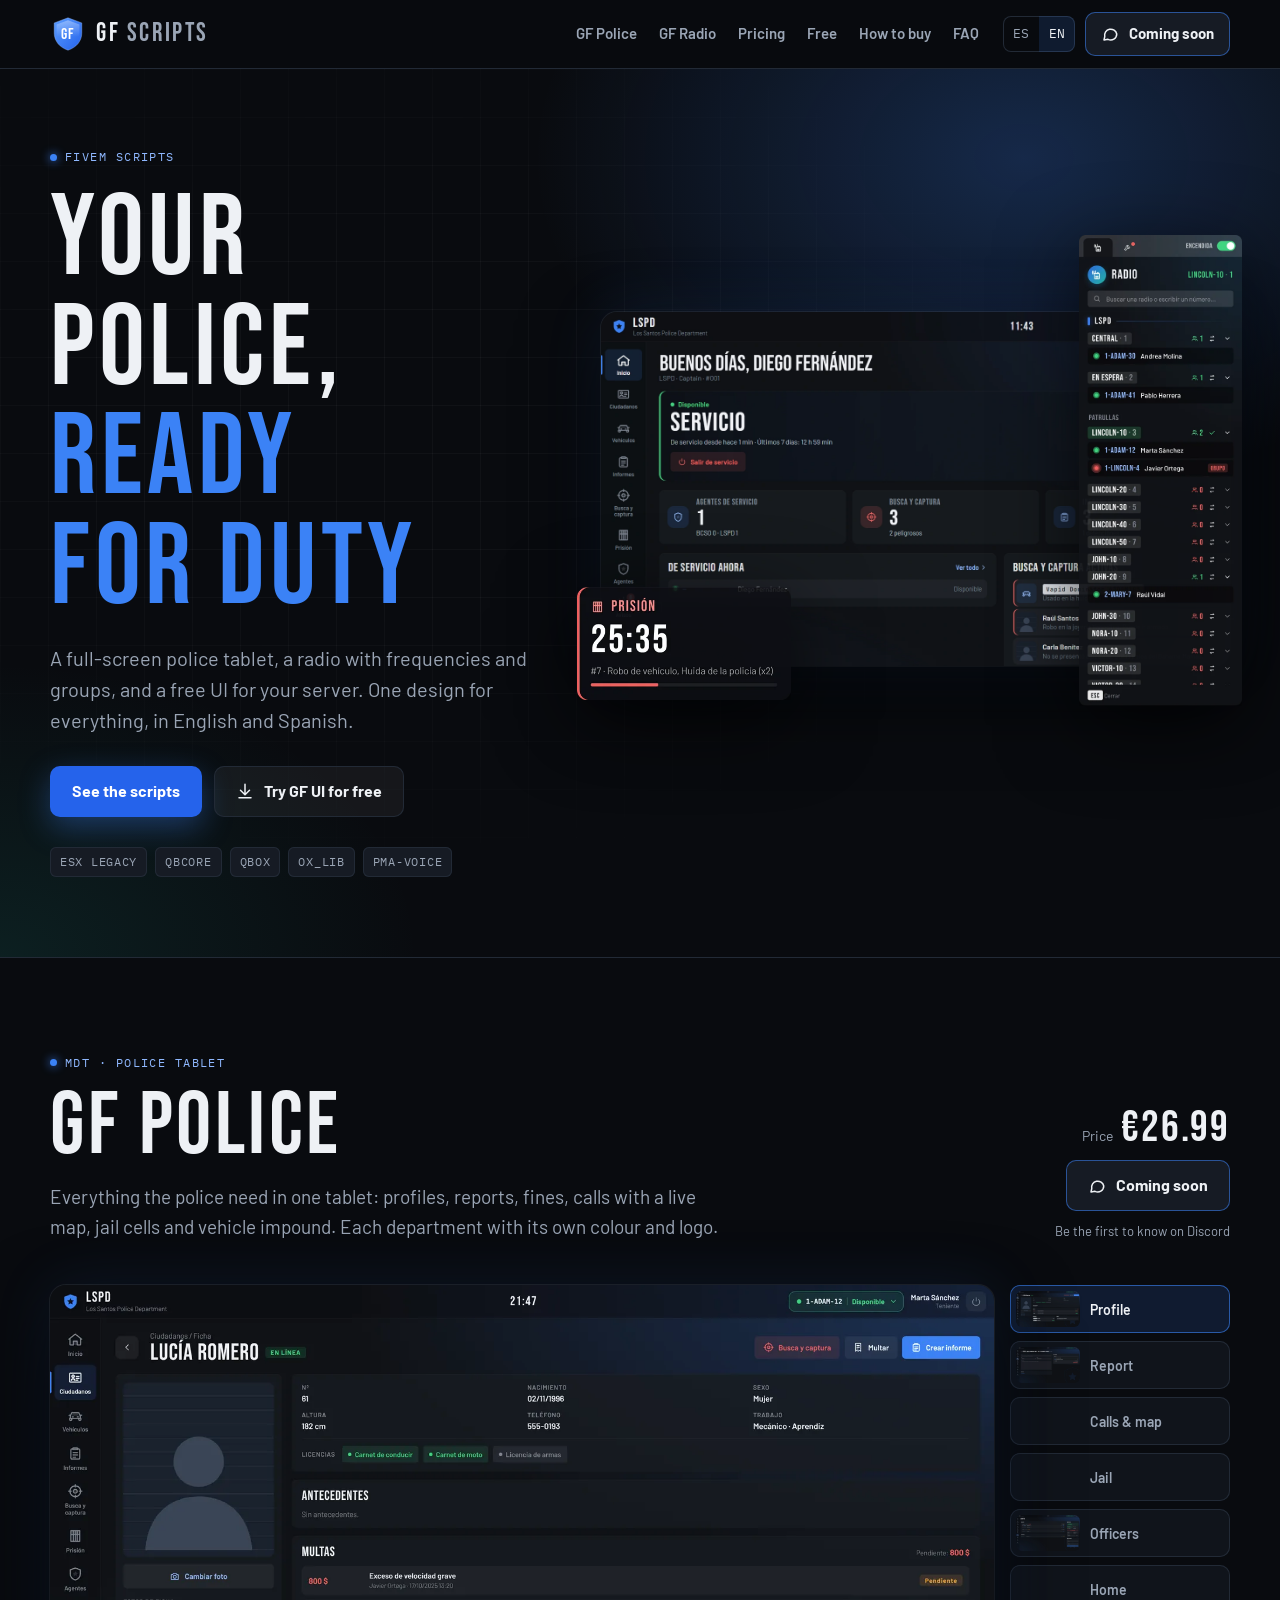
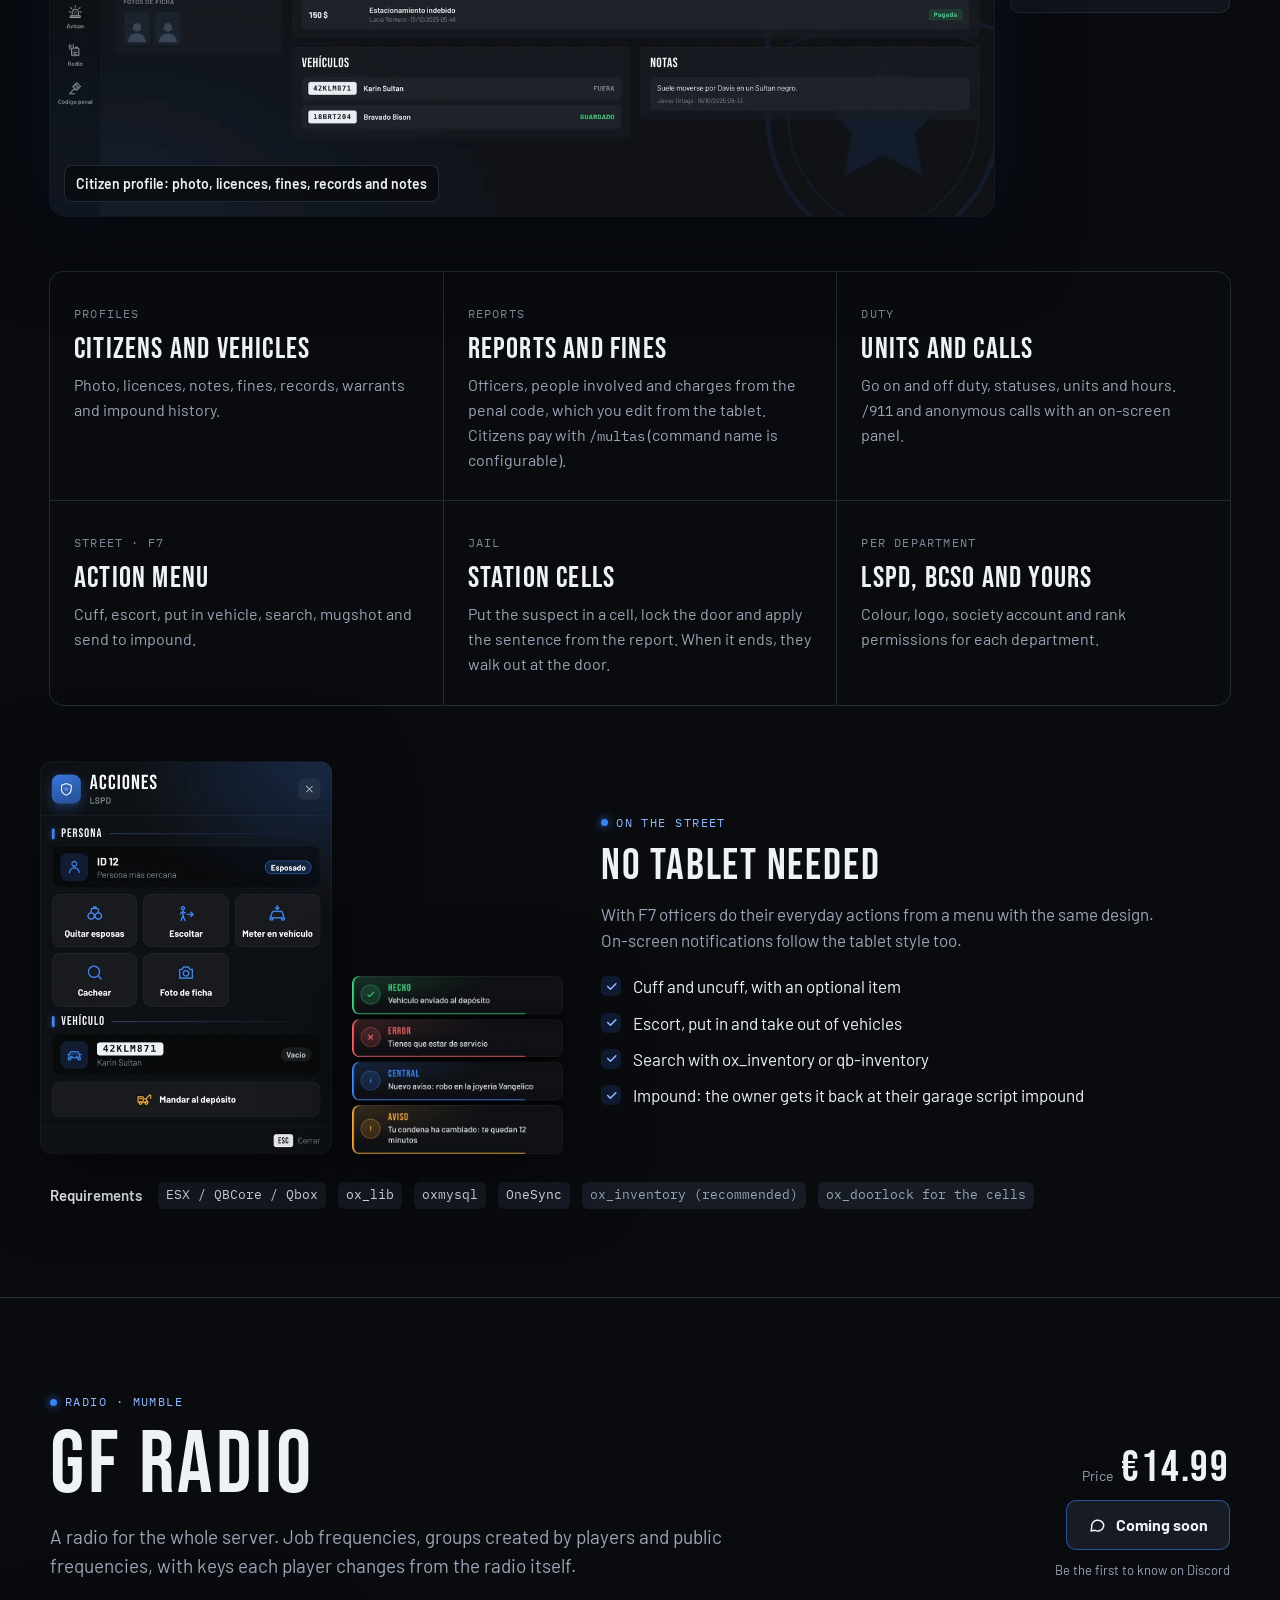
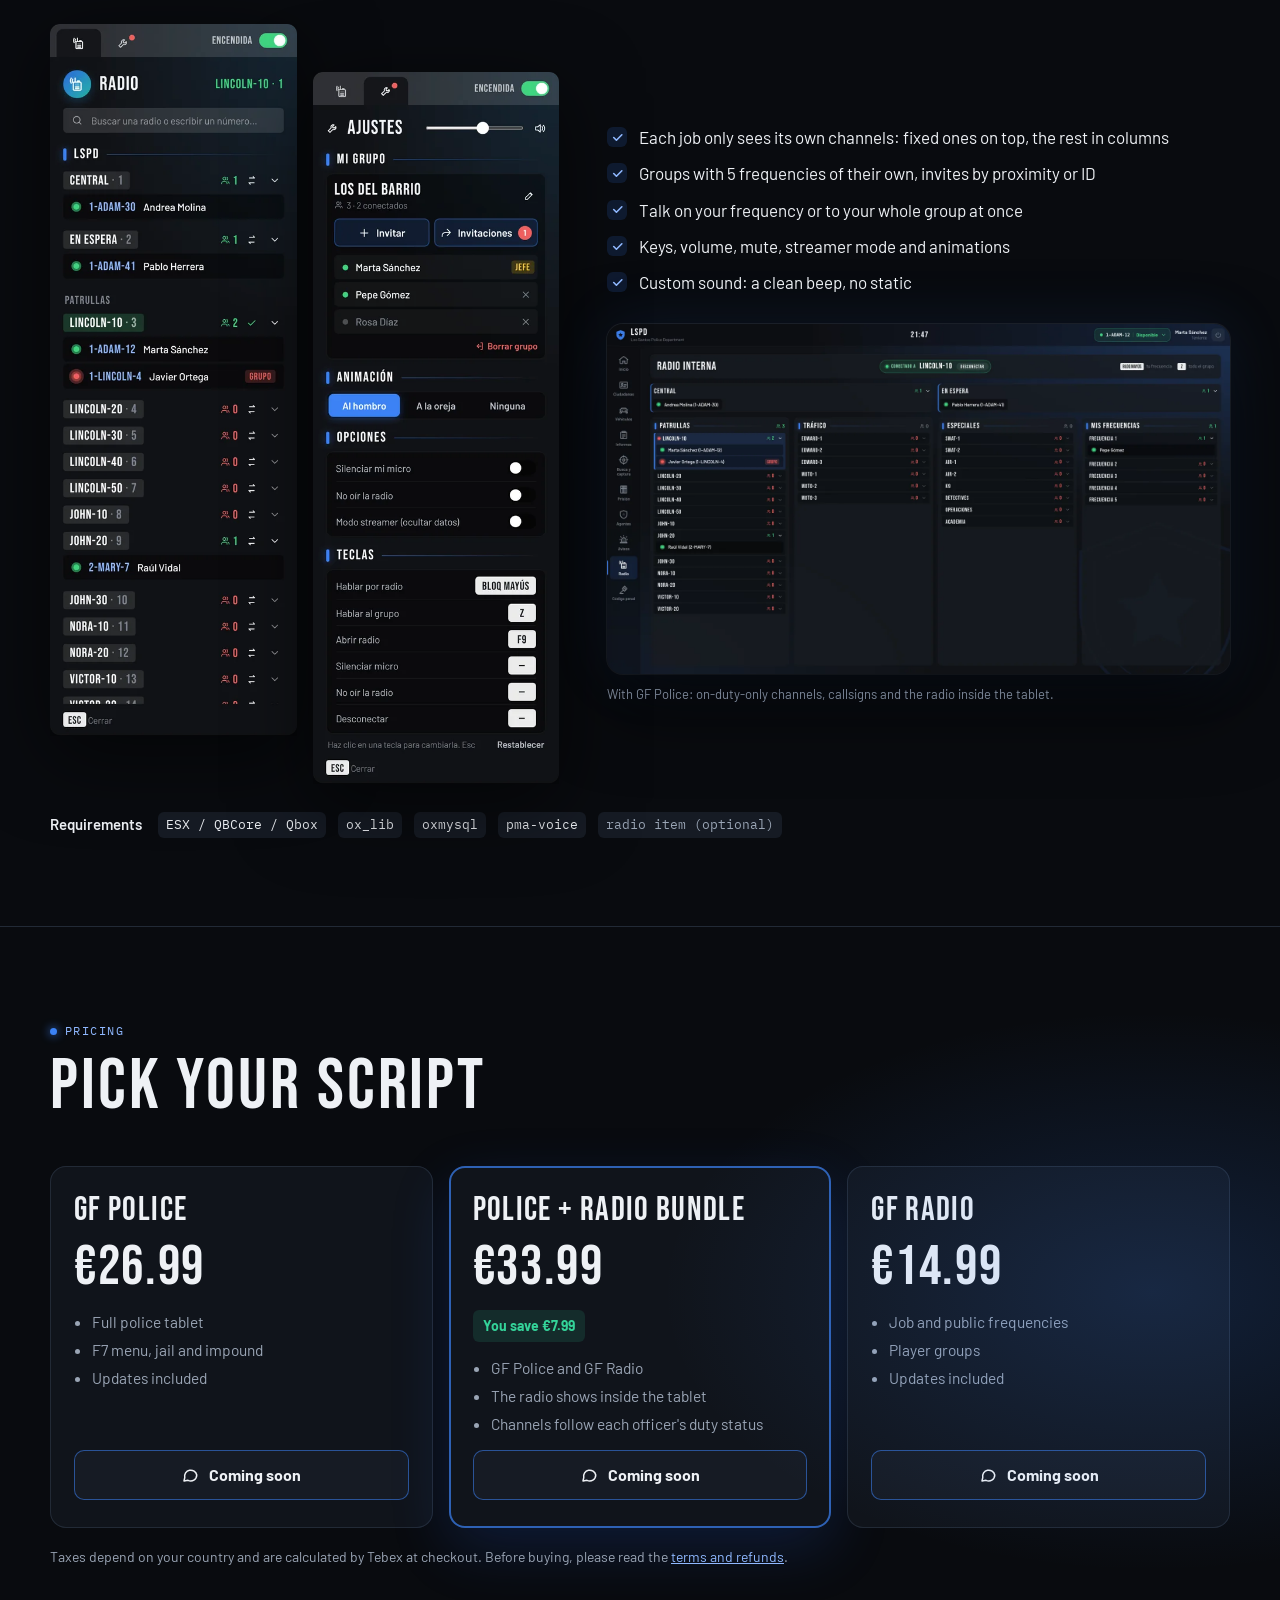
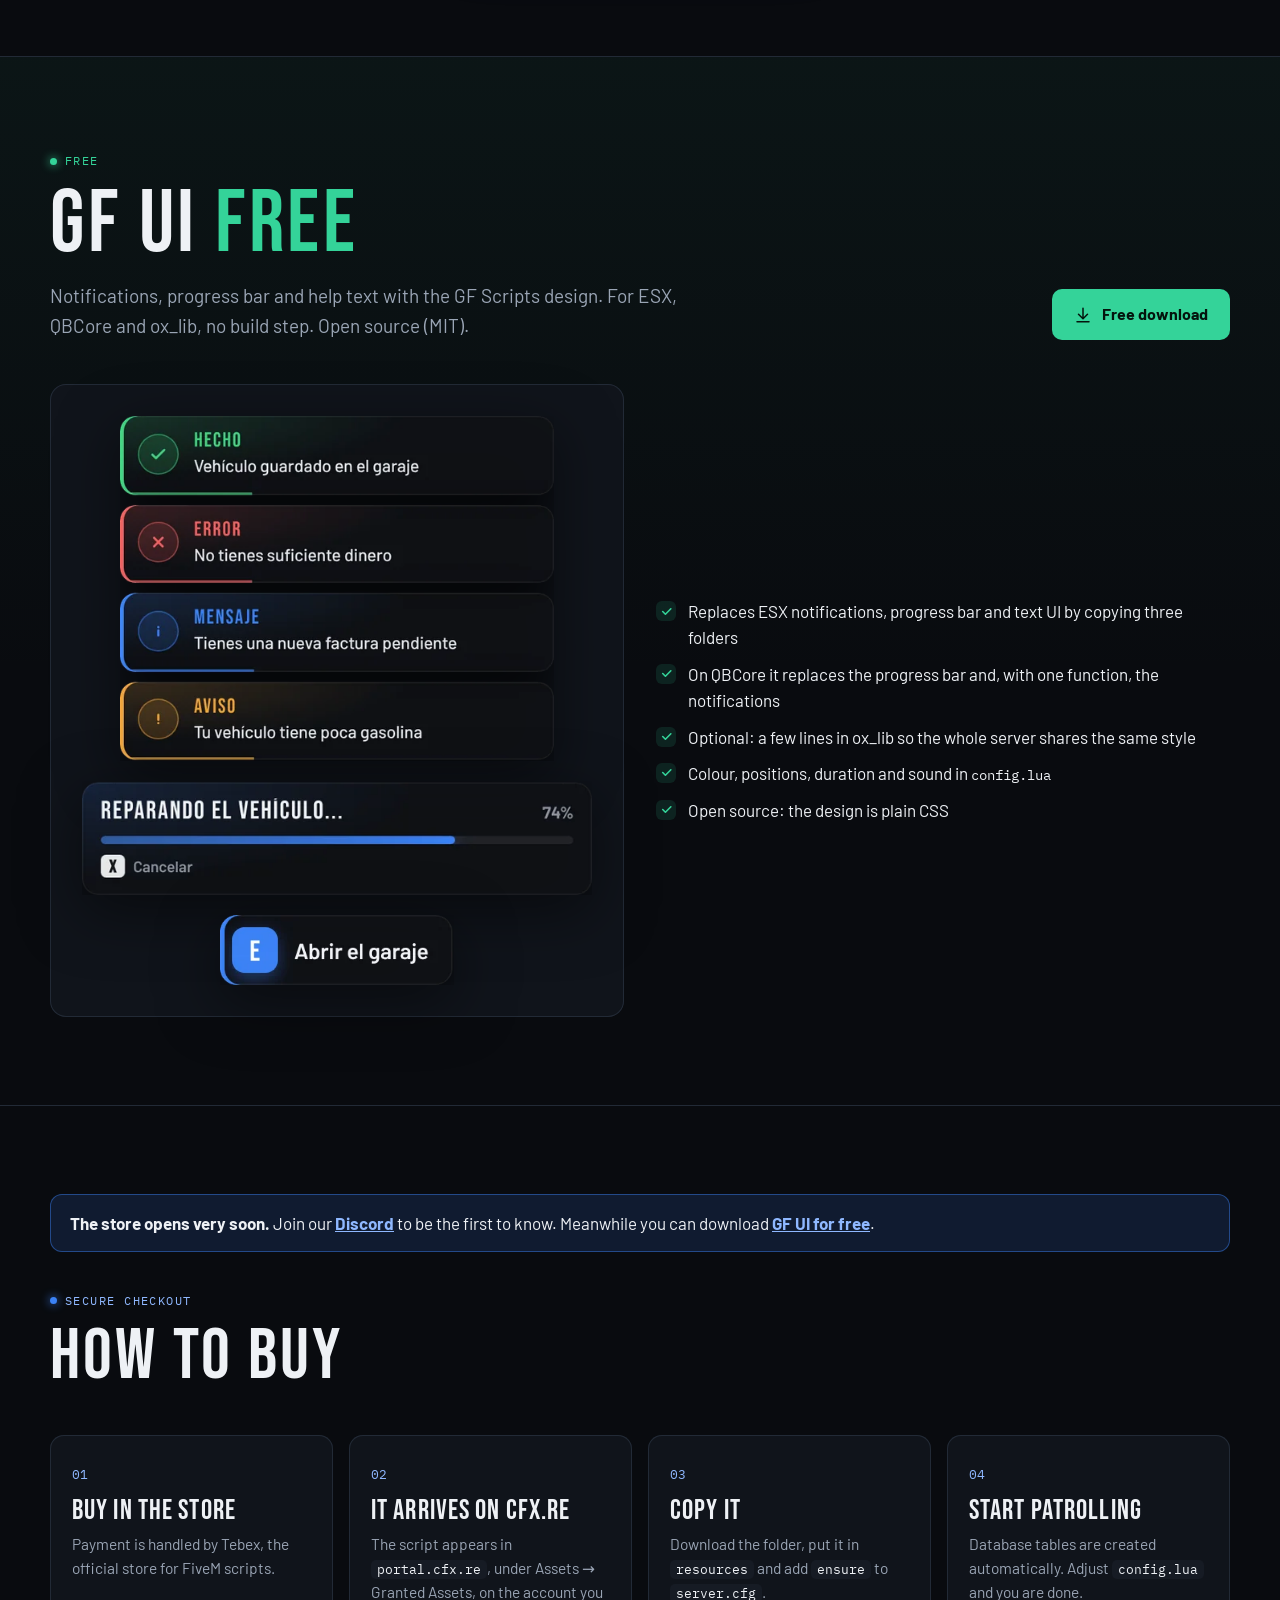
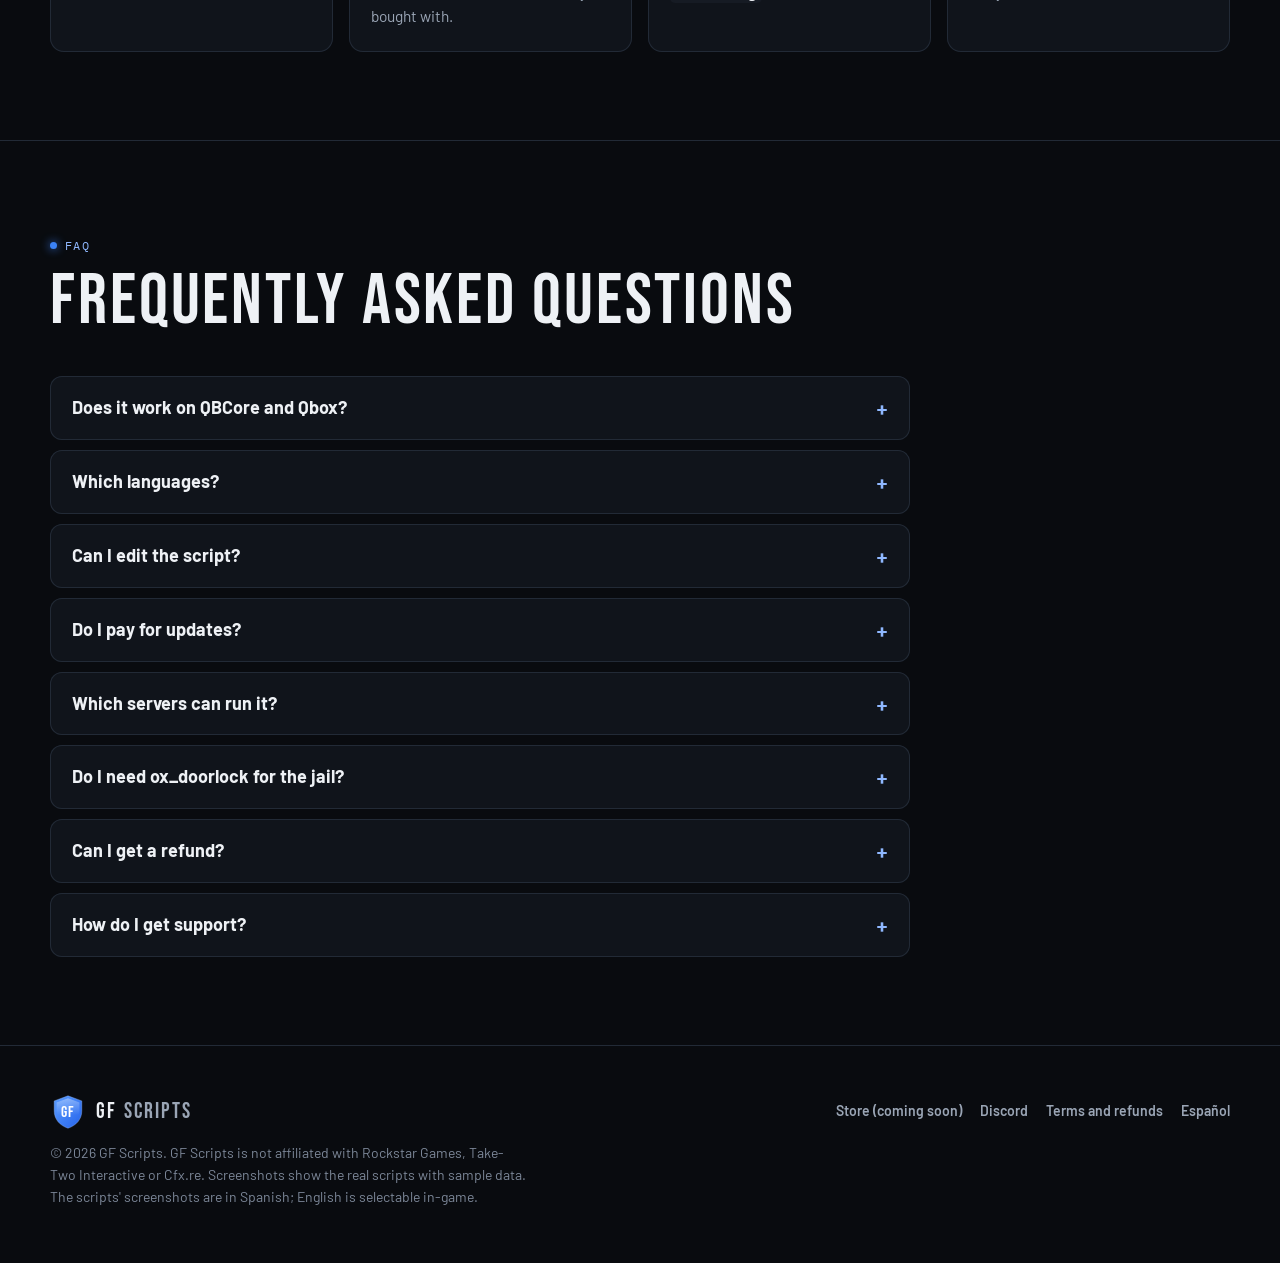
==== commit 8df13ad6: "Add files via upload" ====
--- a/en.html
+++ b/en.html
@@ -25,7 +25,7 @@
 <link rel="preconnect" href="https://fonts.gstatic.com" crossorigin>
 <link rel="stylesheet" href="https://fonts.googleapis.com/css2?family=Barlow:wght@400;600;700&family=Bebas+Neue&family=IBM+Plex+Mono:wght@500&display=swap">
 <link rel="stylesheet" href="style.css">
-<link rel="preload" as="image" href="tab-home.webp" fetchpriority="high">
+<link rel="preload" as="image" href="tab-home-hero.webp" fetchpriority="high">
 </head>
 <body>
 <a class="skip" href="#inicio">Skip to content</a>
@@ -89,7 +89,7 @@
       </div>
       <!-- VIDEO: set the YouTube code in app.js (CONFIG.video) and it shows here instead of the screenshot -->
       <div class="hero-shot" id="hero-video">
-        <div class="screen"><img src="tab-home.webp" width="1600" height="900" fetchpriority="high" alt="GF Police tablet home screen with duty status, radio, officers on duty and active warrants"></div>
+        <div class="screen"><img src="tab-home-hero.webp" width="1440" height="810" fetchpriority="high" alt="GF Police tablet home screen with duty status, radio, officers on duty and active warrants"></div>
         <img class="float-timer" src="jail-timer.webp" width="400" height="211" alt="Jail sentence timer: 25:35">
         <img class="float-radio" src="radio-list.webp" width="420" height="1211" alt="GF Radio with the list of frequencies">
       </div>
--- a/style.css
+++ b/style.css
@@ -112,7 +112,8 @@
 
 .hero-shot { position: relative; padding-bottom: 40px; }
 .screen { border-radius: 16px; overflow: hidden; background: var(--panel); box-shadow: 0 30px 80px rgba(0,0,0,0.6), 0 0 0 1px rgba(255,255,255,0.08), 0 0 60px rgba(59,130,246,0.12); }
-.hero-shot .screen { transform: perspective(2000px) rotateY(-10deg) rotateX(2deg); transform-origin: left center; }
+/* Sin inclinación 3D: así la captura se ve nítida */
+.hero-shot .screen { transform: none; }
 .hero-shot .float-radio { position: absolute; right: -12px; bottom: 0; width: 26%; filter: drop-shadow(0 20px 40px rgba(0,0,0,0.7)); }
 .hero-shot .float-timer { position: absolute; left: -24px; bottom: 6px; width: 34%; filter: drop-shadow(0 20px 40px rgba(0,0,0,0.7)); }
 @media (max-width: 920px) {
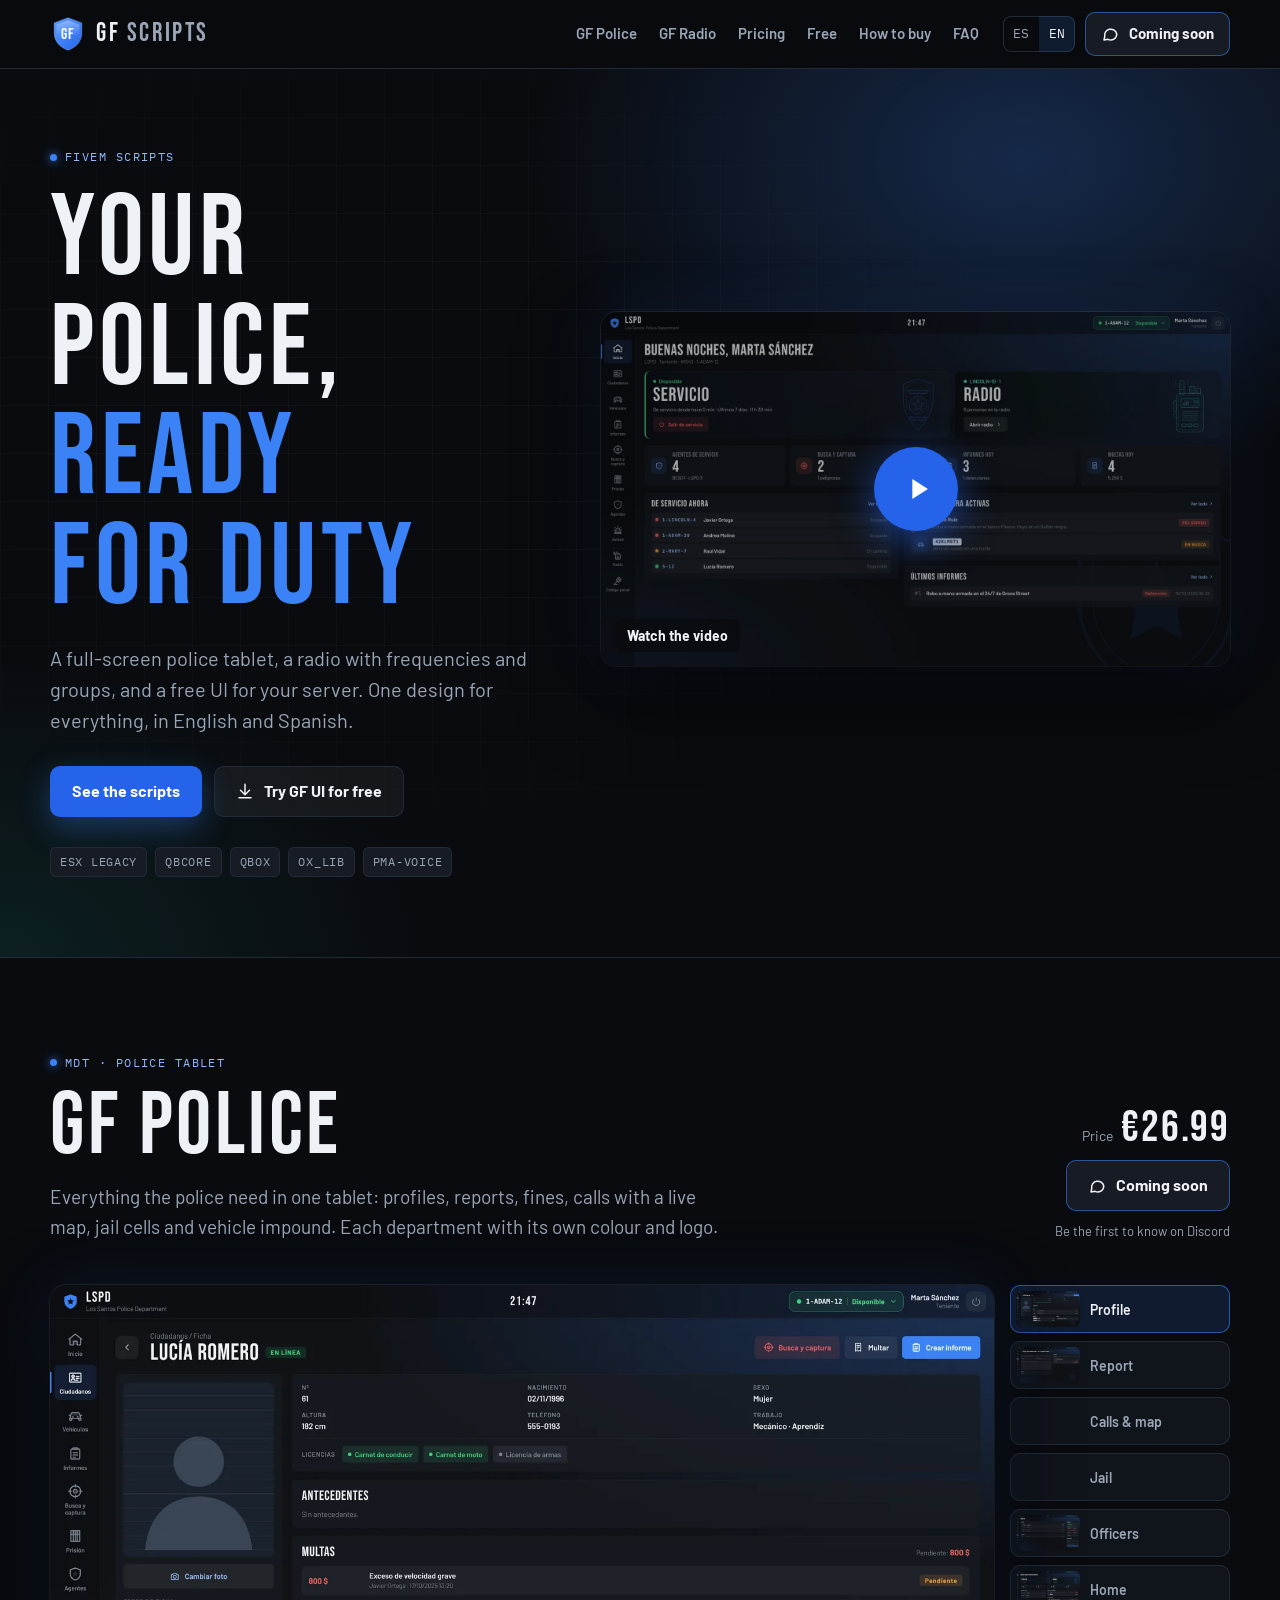
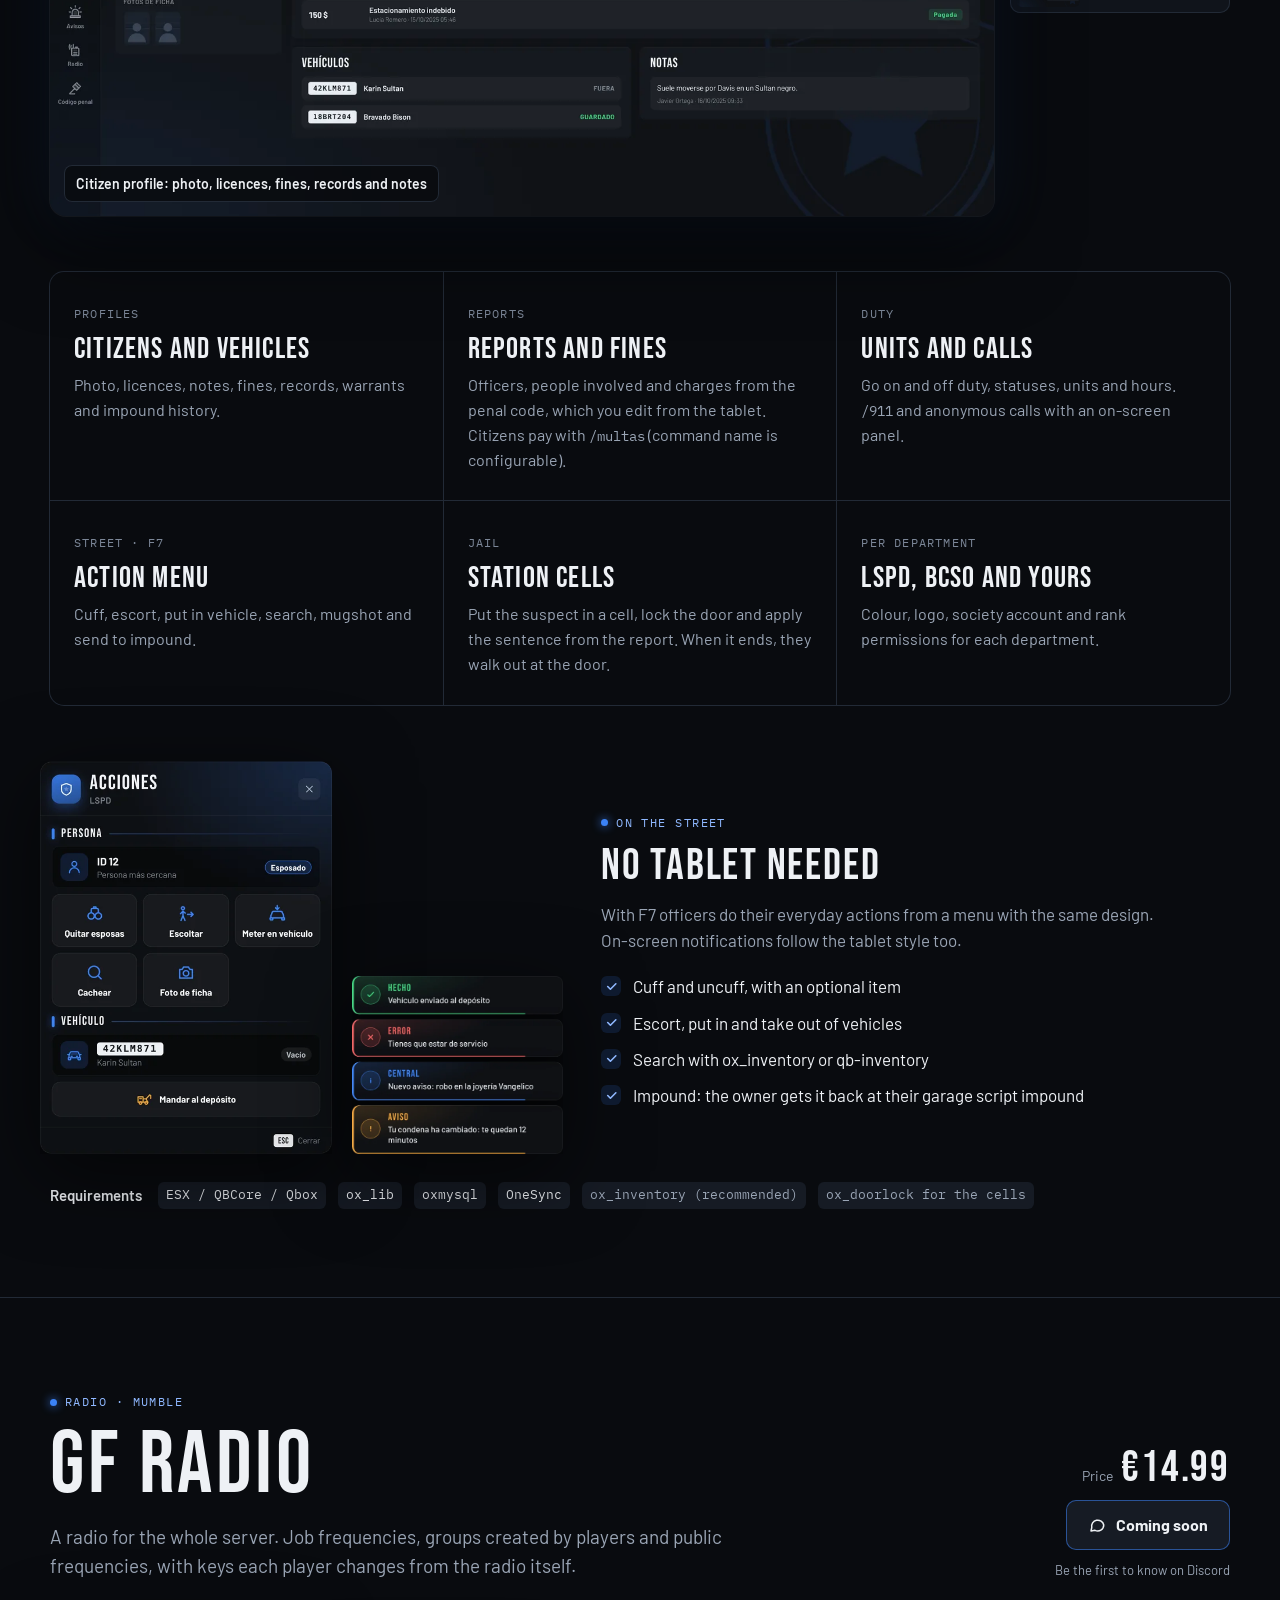
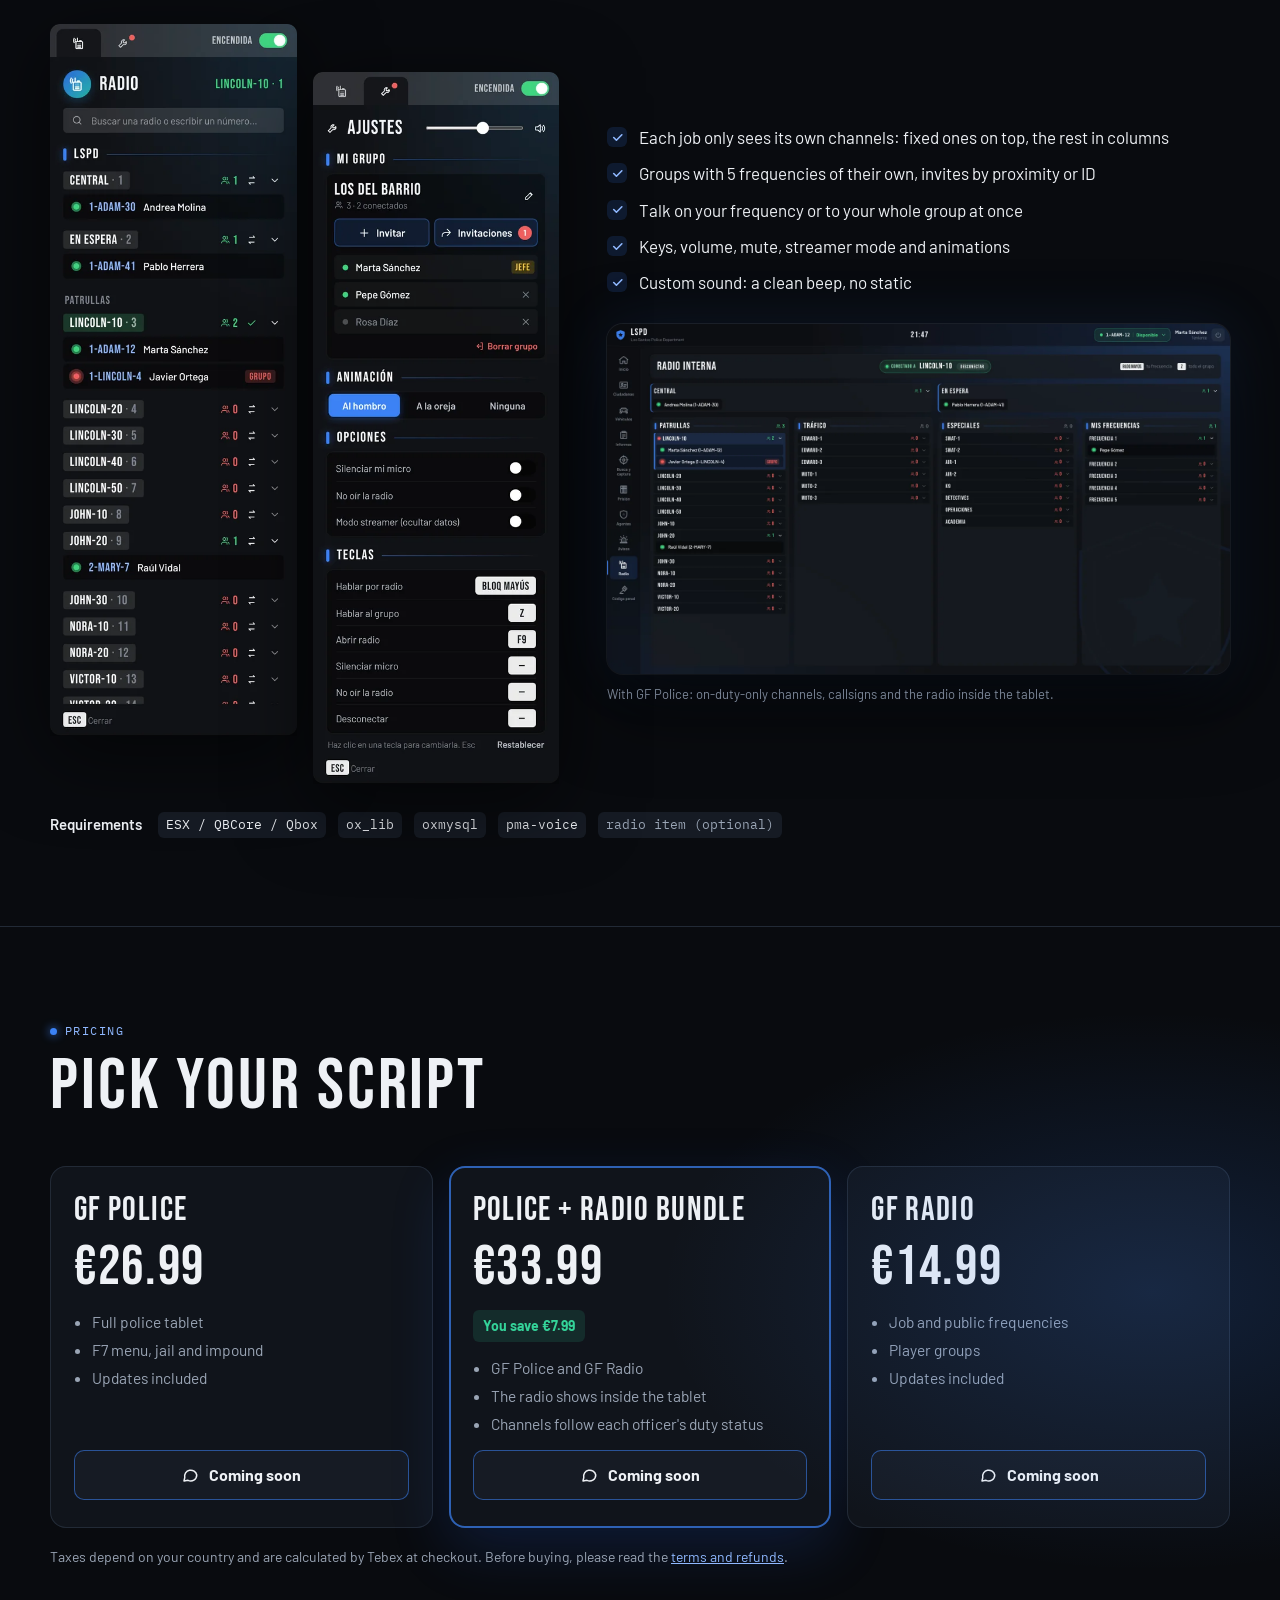
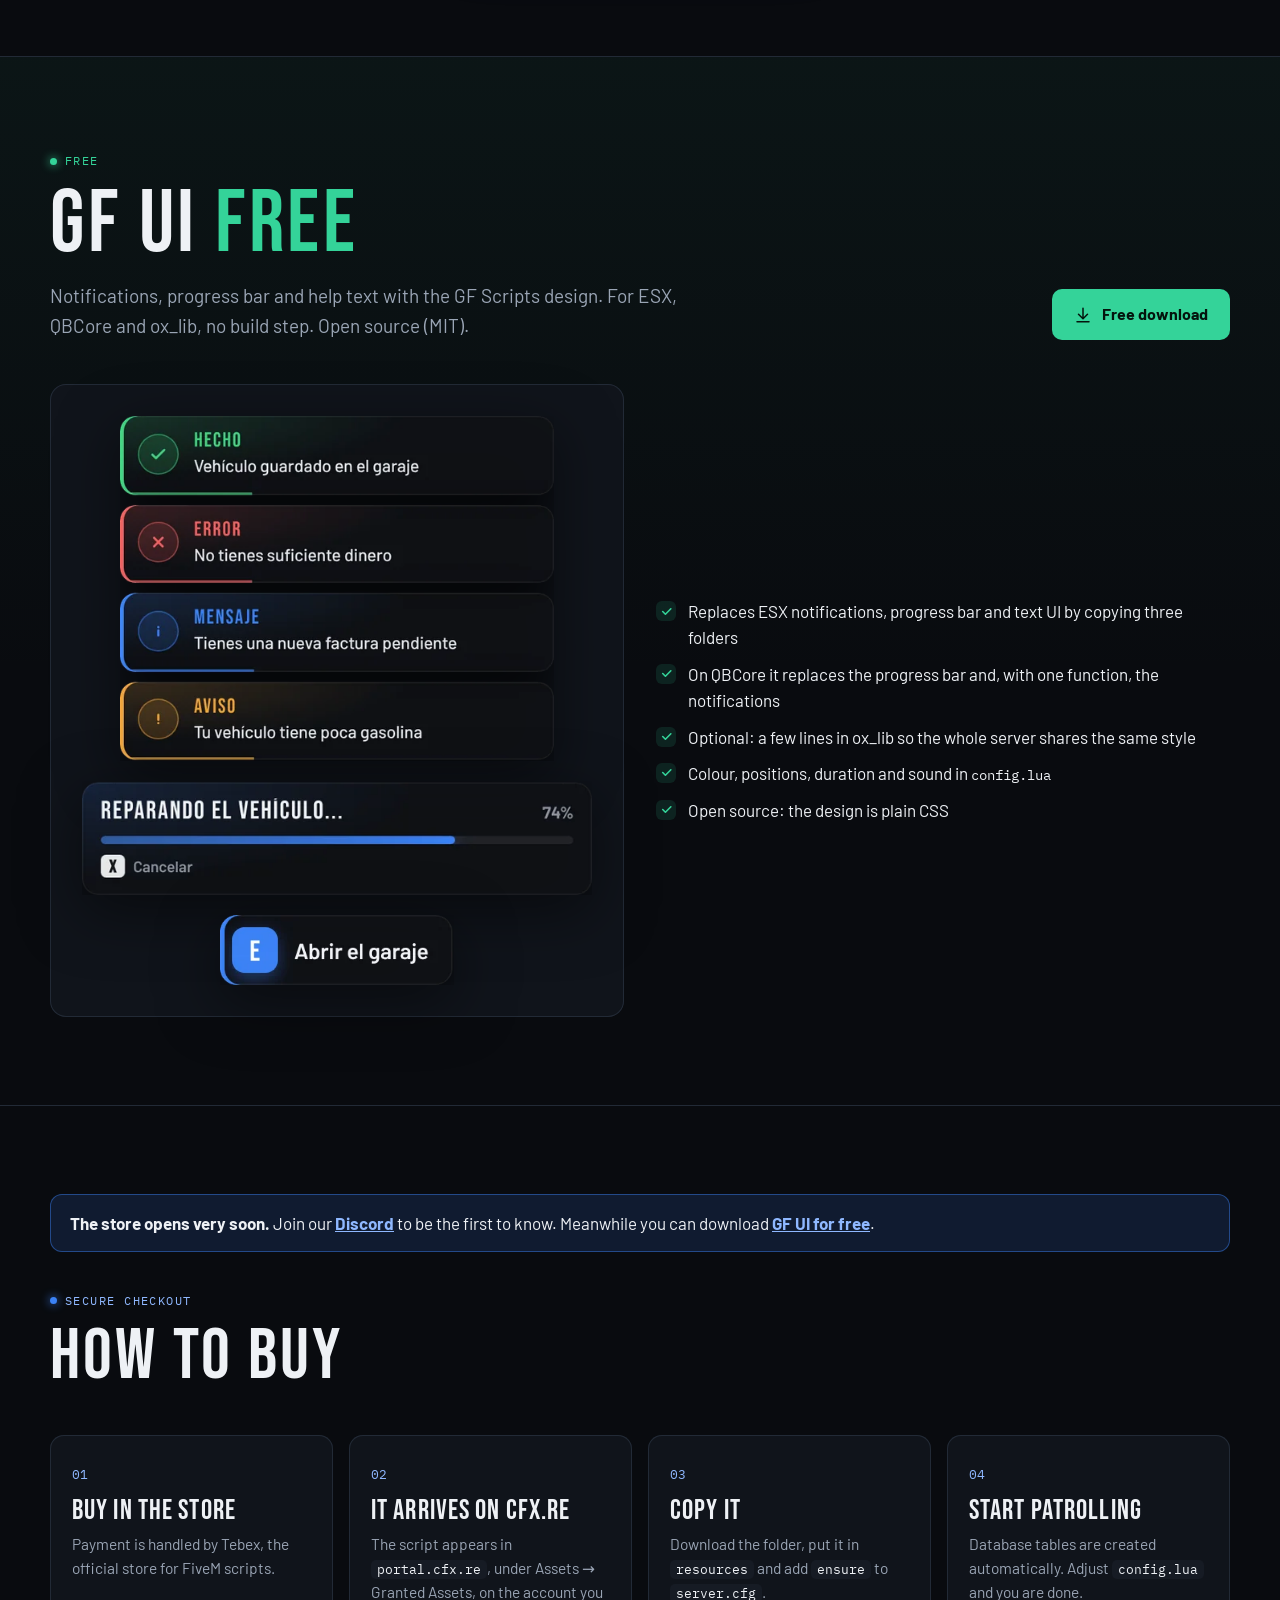
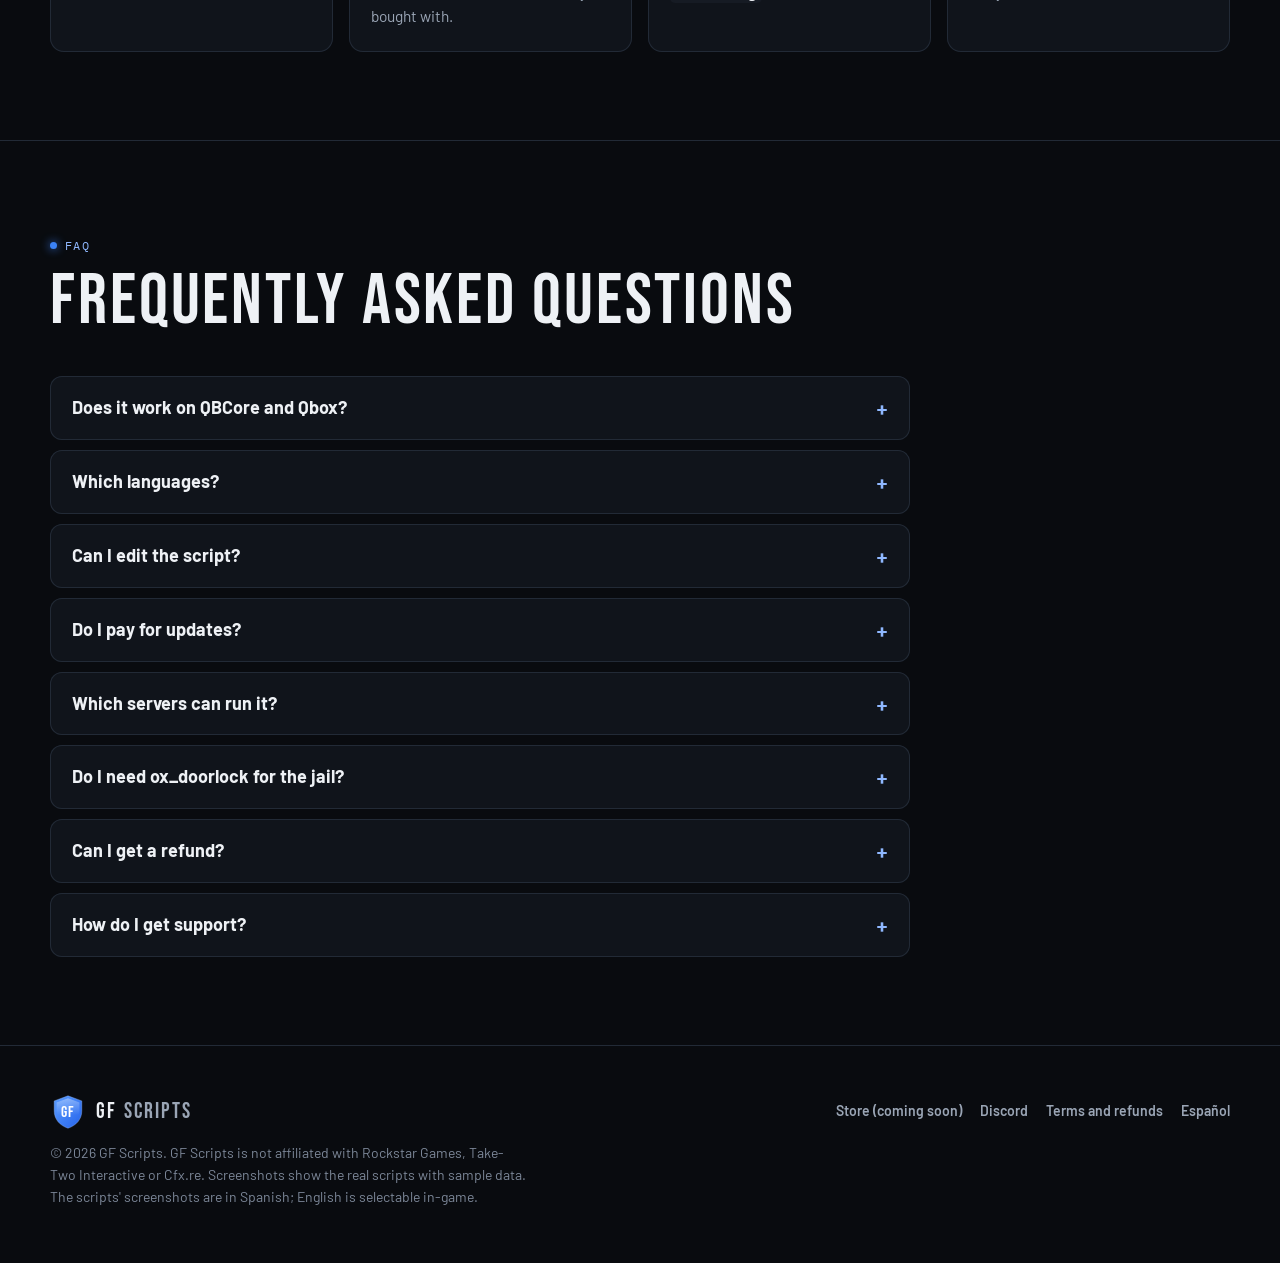
==== commit 44ebfc2d: "Update en.html" ====
--- a/en.html
+++ b/en.html
@@ -24,7 +24,7 @@
 <link rel="preconnect" href="https://fonts.googleapis.com">
 <link rel="preconnect" href="https://fonts.gstatic.com" crossorigin>
 <link rel="stylesheet" href="https://fonts.googleapis.com/css2?family=Barlow:wght@400;600;700&family=Bebas+Neue&family=IBM+Plex+Mono:wght@500&display=swap">
-<link rel="stylesheet" href="style.css">
+<link rel="stylesheet" href="style.css?v=2">
 <link rel="preload" as="image" href="tab-home-hero.webp" fetchpriority="high">
 </head>
 <body>
--- a/style.css
+++ b/style.css
@@ -292,3 +292,5 @@
 .doc a { color: var(--accent-text); }
 .doc .updated { font-family: var(--mono); font-size: 13px; color: var(--dim); margin-top: 16px; }
 .doc .box { margin-top: 28px; padding: 16px 20px; border-radius: 12px; background: var(--panel); box-shadow: inset 0 0 0 1px var(--line); }
+.hero-shot .screen > iframe { position: absolute; inset: 0; width: 100%; height: 100%; border: 0; }
+
